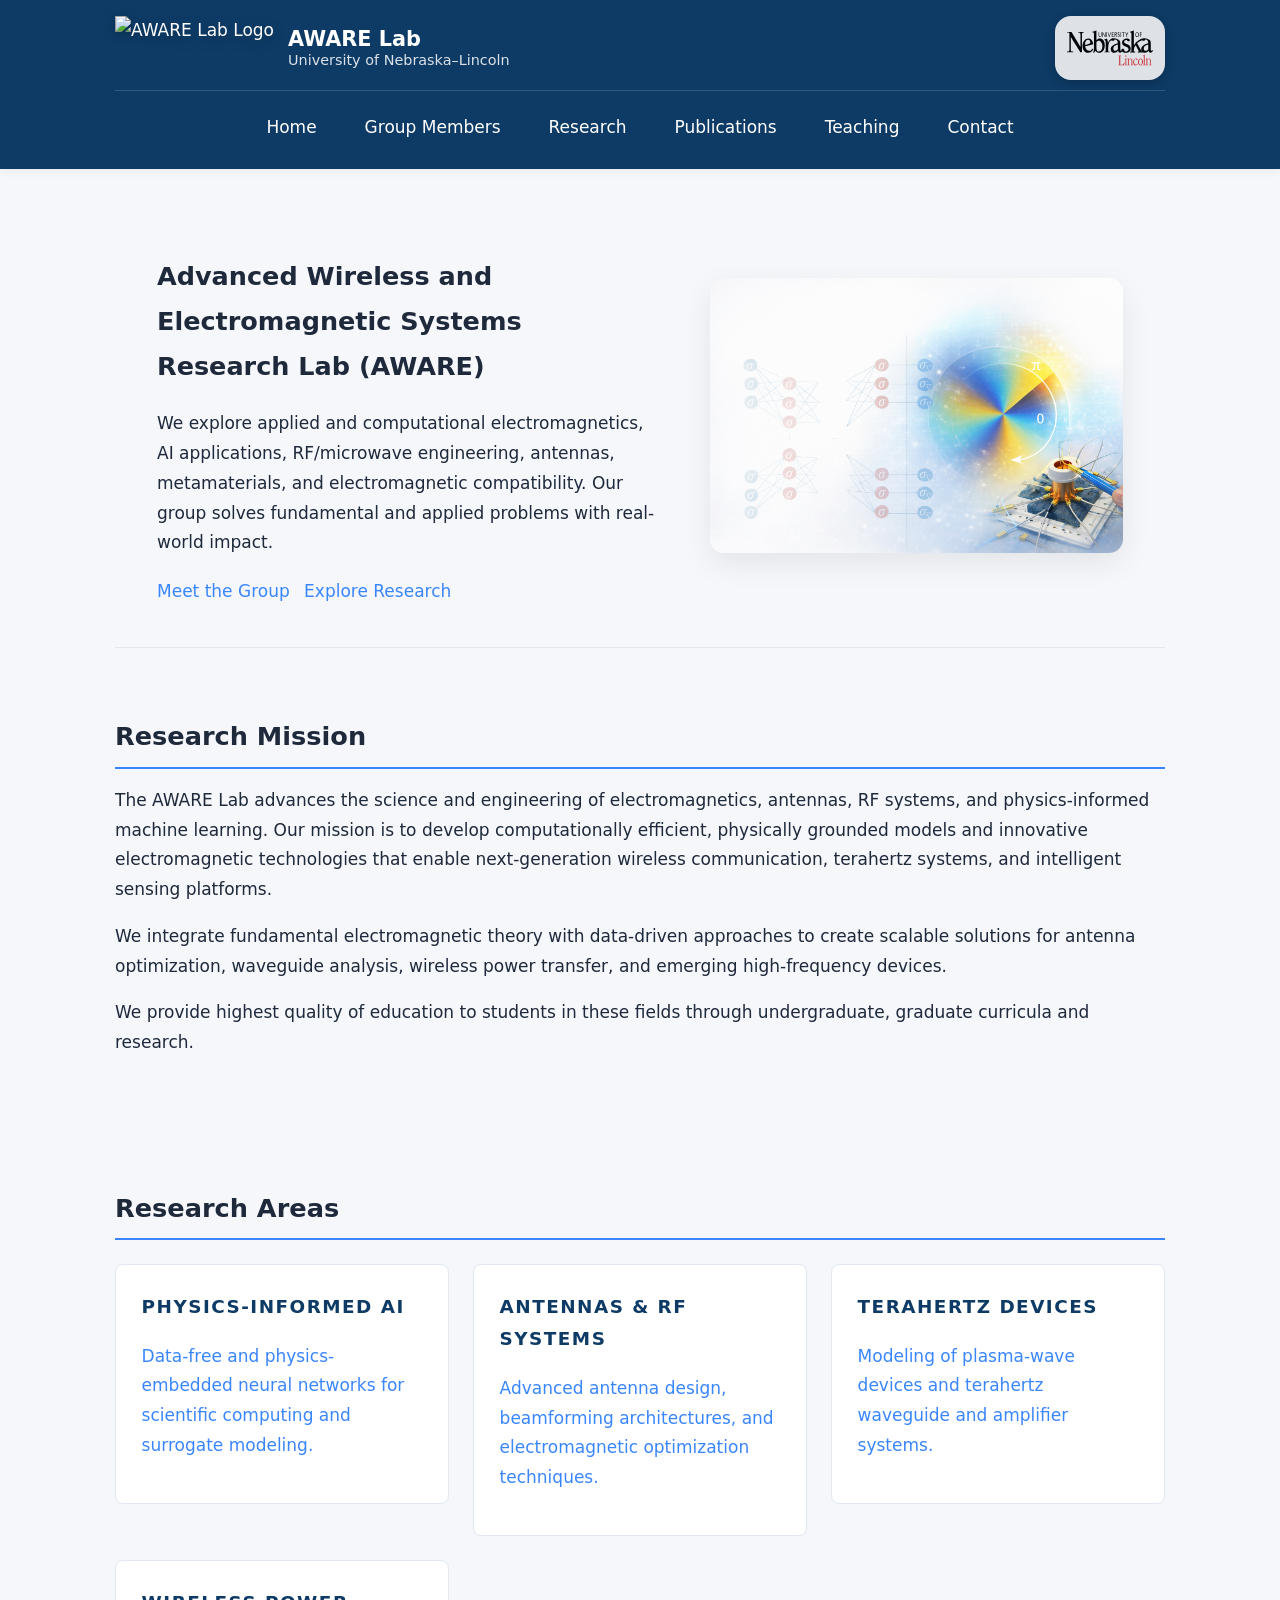
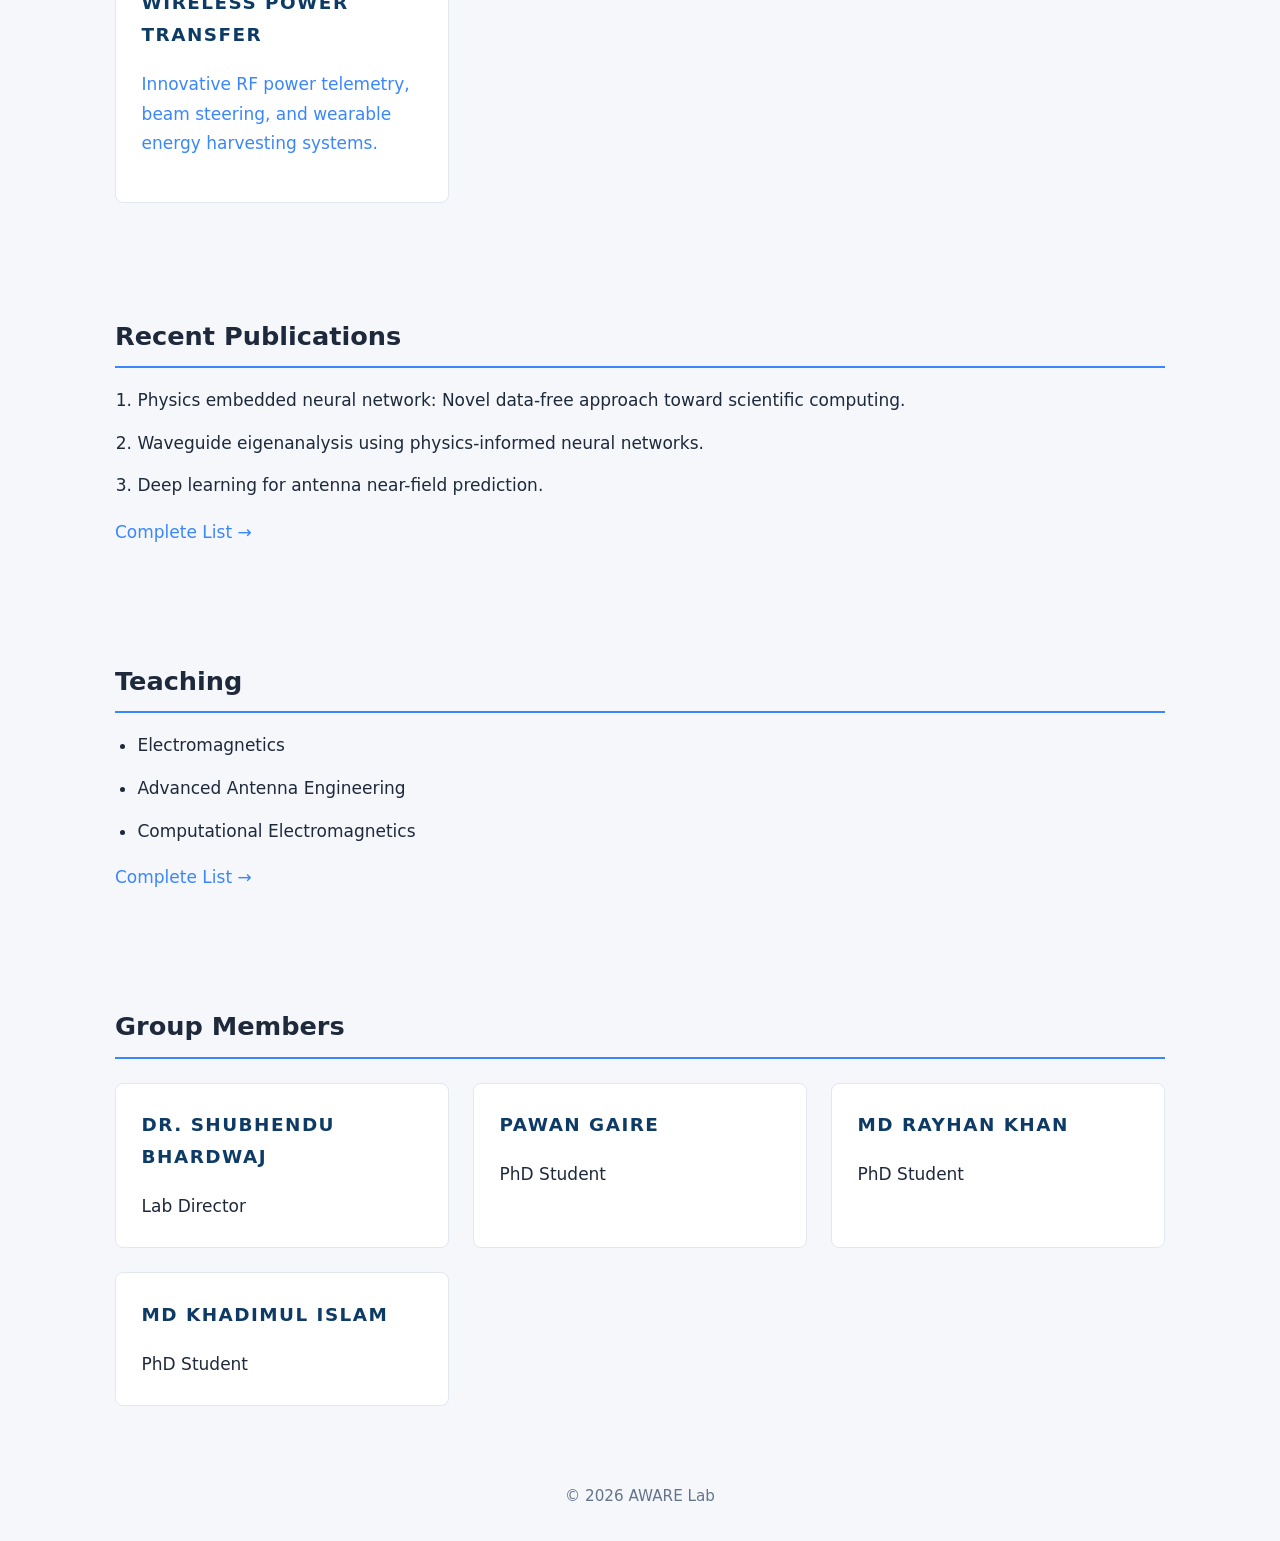
==== index.html @ 59da9ac1 "Update index.html" ====
<!DOCTYPE html>
<html lang="en">
<head>
<meta charset="utf-8" />
<meta name="viewport" content="width=device-width, initial-scale=1" />
<title>AWARE Lab</title>
<link rel="stylesheet" href="style.css" />
</head>

<body>
  
<header>

  <div class="container header-top">

    <!-- Brand -->
    <a href="/" class="brand-link">

      <img src="assets/aware-logo-new.pdf"
           alt="AWARE Lab Logo"
           class="lab-logo">

      <div class="brand-text">

        <div class="lab-name">
          AWARE Lab
        </div>

        <div class="university">
          University of Nebraska–Lincoln
        </div>

      </div>

    </a>

    <!-- UNL Logo -->

    <a href="https://www.unl.edu/" class="brand-link">
    <img src="assets/UNL-logo.svg"
         alt="University of Nebraska–Lincoln"
         class="unl-logo">
       </a>

    
  </div>


  <!-- Navigation -->

  <nav class="nav container" role="navigation" aria-label="Main">

    <ul>
      <li><a href="#home">Home</a></li>
      <li><a href="#members">Group Members</a></li>
      <li><a href="#research">Research</a></li>
      <li><a href="#publications">Publications</a></li>
      <li><a href="#teaching">Teaching</a></li>
      <li><a href="#contact">Contact</a></li>
    </ul>

  </nav>

</header>
 

<main class="container">
<section id="home" class="hero">
  <div class="container hero-layout">

    <!-- LEFT: TEXT -->
    <div class="hero-text">

      <h1>Advanced Wireless and Electromagnetic Systems Research Lab (AWARE)</h1>

      <p>
        We explore applied and computational electromagnetics, AI applications, RF/microwave engineering,
        antennas, metamaterials, and electromagnetic compatibility. Our group solves
        fundamental and applied problems with real-world impact.
      </p>

      <div class="cta">
        <a class="btn primary" href="#members">Meet the Group</a>
        <a class="btn" href="#research">Explore Research</a>
      </div>

    </div>

    <!-- RIGHT: IMAGE / GRAPHIC -->
    <div class="hero-image">

      <!-- placeholder -->
      <img src="assets/NN_vortex.png"
           alt="Electromagnetics visualization">

    </div>

  </div>
</section>
  
<!-- RESEARCH MISSION -->
<section id="mission">
  <h2>Research Mission</h2>
  <p>
    The  AWARE Lab advances the science and engineering of electromagnetics, antennas, RF systems, 
    and physics-informed machine learning. Our mission is to develop 
    computationally efficient, physically grounded models and innovative 
    electromagnetic technologies that enable next-generation wireless 
    communication, terahertz systems, and intelligent sensing platforms. 
  </p>

  <p>
    We integrate fundamental electromagnetic theory with data-driven 
    approaches to create scalable solutions for antenna optimization, 
    waveguide analysis, wireless power transfer, and emerging 
    high-frequency devices.
  </p>

    <p>
    We provide highest quality of education to students in these fields through undergraduate, graduate curricula and research.
  </p>
</section>

<!--  <section class="overview">
  <h2>What We Do</h2>
  <p>
    AWARE Lab conducts research at the intersection of computational electromagnetics,
    antenna engineering, RF systems, and physics-informed machine learning. Our work
    spans theoretical modeling, numerical simulation, experimental validation,
    and real-world wireless system deployment.
  </p>
</section> -->

<!-- RESEARCH -->
<section id="research">
  <h2>Research Areas</h2>

  <div class="card-grid">

    <a href="research-ai.html" class="card-link">
      <div class="card">
        <div class="card-accent"></div>
        <h3>Physics-Informed AI</h3>
        <p>Data-free and physics-embedded neural networks for scientific computing and surrogate modeling.</p>
      </div>
    </a>

    <a href="research-antennas.html" class="card-link">
      <div class="card">
        <div class="card-accent"></div>
        <h3>Antennas & RF Systems</h3>
        <p>Advanced antenna design, beamforming architectures, and electromagnetic optimization techniques.</p>
      </div>
    </a>

    <a href="research-terahertz.html" class="card-link">
      <div class="card">
        <div class="card-accent"></div>
        <h3>Terahertz Devices</h3>
        <p>Modeling of plasma-wave devices and terahertz waveguide and amplifier systems.</p>
      </div>
    </a>

    <a href="research-wpt.html" class="card-link">
      <div class="card">
        <div class="card-accent"></div>
        <h3>Wireless Power Transfer</h3>
        <p>Innovative RF power telemetry, beam steering, and wearable energy harvesting systems.</p>
      </div>
    </a>

  </div>
</section>

<!-- PUBLICATIONS -->
<section id="publications">
  <h2>Recent Publications</h2>
  <ol>
    <li>Physics embedded neural network: Novel data-free approach toward scientific computing.</li>
    <li>Waveguide eigenanalysis using physics-informed neural networks.</li>
    <li>Deep learning for antenna near-field prediction.</li>
  </ol>

  <a href="publications.html" class="btn">
    Complete List →
  </a>
</section>

<!-- TEACHING -->
<section id="teaching">
  <h2>Teaching</h2>
  <ul>
    <li>Electromagnetics</li>
    <li>Advanced Antenna Engineering</li>
    <li>Computational Electromagnetics</li>
  </ul>

  <a href="teaching.html" class="btn btn-accent">
    Complete List →
  </a>
</section>

<!-- GROUP -->
<section id="group">
  <h2>Group Members</h2>

  <div class="card-grid">

    <div class="card member-card">
      <h3>Dr. Shubhendu Bhardwaj</h3>
      <div class="member-role">Lab Director</div>
    </div>

    <div class="card member-card">
      <h3>Pawan Gaire</h3>
      <div class="member-role">PhD Student</div>
    </div>

    <div class="card member-card">
      <h3>Md Rayhan Khan</h3>
      <div class="member-role">PhD Student</div>
    </div>

    <div class="card member-card">
      <h3>Md Khadimul Islam</h3>
      <div class="member-role">PhD Student</div>
    </div>

  </div>
</section>

</main>

<footer>
© <span id="year"></span> AWARE Lab
</footer>

<script>
document.getElementById('year').textContent = new Date().getFullYear();
</script>

</body>
</html>
---- style.css ----
:root {
  --primary:#0d3b66;
  --accent:#3a86ff;
  --bg:#f5f7fb;
  --card:#ffffff;
  --text:#1e293b;
  --muted:#64748b;
  --border:#e2e8f0;
}

/* ---------- Base ---------- */

body {
  margin:0;
  font-family: system-ui,-apple-system,Segoe UI,Roboto,Ubuntu,sans-serif;
  background:var(--bg);
  color:var(--text);
  line-height:1.75;
  font-size:17px;
}

.container {
  width:min(1050px,92%);
  margin:auto;
}

/* ---------- Header ---------- */

header{
  background:var(--primary);
  position:sticky;
  top:0;
  z-index:100;
  box-shadow:0 2px 10px rgba(0,0,0,0.06);
}

.header-top{
  display:flex;
  align-items:center;
  justify-content:space-between;
  padding:1rem 0 .6rem 0;
}

.brand-link{
  display:flex;
  align-items:center;
  gap:14px;
  text-decoration:none;
  color:white;
}

.brand-link:hover{
  opacity:.9;
}

.lab-logo{
  height:64px;
  width:auto;
}

.brand-text{
  display:flex;
  flex-direction:column;
  line-height:1.15;
}

.lab-name{
  font-size:1.3rem;
  font-weight:700;
  color:white;
}

.university{
  font-size:.9rem;
  color:rgba(255,255,255,.85);
}

.unl-logo{
  height:64px;
  width:auto;
  opacity:.9;
  transition:opacity .2s ease, transform .2s ease;
}

.unl-logo:hover{
  opacity:1;
  transform:translateY(-2px);
}

.lab-logo,
.unl-logo{
  filter: drop-shadow(0 3px 6px rgba(0,0,0,0.25));
}

/* ---------- Navigation ---------- */

.nav{
  border-top:1px solid rgba(255,255,255,.15);
  padding:.6rem 0 .9rem 0;
  display:flex;
  justify-content:center;
}

.nav ul{
  display:flex;
  gap:1.4rem;
  list-style:none;
  margin:0;
  padding:0;
}

.nav a{
  color:white;
  text-decoration:none;
  font-weight:500;
  padding:.45rem .8rem;
  border-radius:6px;
  transition:background .2s ease, transform .2s ease;
}

.nav a:hover{
  background:rgba(255,255,255,.20);
  transform:translateY(-1px);
}

/* ---------- Responsive ---------- */

@media (max-width:900px){

  .header-top{
    flex-direction:column;
    gap:.8rem;
    text-align:center;
  }

  .nav ul{
    flex-wrap:wrap;
    justify-content:center;
  }

  .lab-logo{
    height:48px;
  }

  .unl-logo{
    height:36px;
  }

}

/* ---------- HERO SECTION ---------- */

.hero{
  padding:4rem 0 2.5rem;
  border-bottom:1px solid var(--border);
}

/* modern two-column hero */

.hero-layout{
  display:grid;
  grid-template-columns:1.1fr .9fr;
  gap:3rem;
  align-items:center;
}

.hero-text{
  max-width:620px;
}

.hero p{
  max-width:60ch;
}

.cta{
  display:flex;
  gap:.9rem;
  margin-top:1.2rem;
  flex-wrap:wrap;
}

/* hero image */

.hero-image img{
  width:100%;
  border-radius:14px;
  box-shadow:0 10px 30px rgba(0,0,0,0.08);
}

/* responsive hero */

@media (max-width:900px){

  .hero-layout{
    grid-template-columns:1fr;
  }

  .hero-image{
    order:-1;
  }

}

/* ---------- Sections ---------- */

section{
  padding:2.8rem 0;
}

/* ---------- Card System ---------- */

.card-grid {
  display:grid;
  grid-template-columns:repeat(auto-fit,minmax(260px,1fr));
  gap:1.5rem;
  margin-top:1.5rem;
}

.card {
  background:var(--card);
  border:1px solid var(--border);
  border-radius:8px;
  padding:1.6rem;
  transition:transform .2s ease;
}

.card:hover{
  transform:translateY(-5px);
  box-shadow:0 10px 24px rgba(0,0,0,0.08);
}

.card h3{
  margin-top:0;
  color:var(--primary);
  font-size:1.15rem;
}

/* ---------- Publications ---------- */

.year{
  background:var(--card);
  margin:2.2rem 0;
  padding:1.8rem;
  border:1px solid var(--border);
  border-radius:8px;
}

/* ---------- Headings ---------- */

h2{
  font-size:1.6rem;
  font-weight:600;
  padding-bottom:.5rem;
  border-bottom:2px solid var(--accent);
  margin-bottom:1rem;
}

h3{
  margin-top:1.4rem;
  font-size:.95rem;
  letter-spacing:.08em;
  text-transform:uppercase;
  color:var(--primary);
}

/* ---------- Lists ---------- */

ol, ul{
  padding-left:1.4rem;
}

li{
  margin:.75rem 0;
  line-height:1.8;
}

/* ---------- Links ---------- */

a{
  color:var(--accent);
  text-decoration:none;
}

a:hover{
  text-decoration:underline;
}

/* ---------- Footer ---------- */

footer{
  text-align:center;
  padding:2rem 0;
  color:var(--muted);
  font-size:.95rem;
}

/* Course grid */

.course-grid{
display:grid;
grid-template-columns:repeat(auto-fit,minmax(280px,1fr));
gap:28px;
margin-top:30px;
}


/* Course card */

.course-card{
background:white;
border:1px solid #e5e5e5;
border-radius:10px;
padding:24px;
transition:all .2s ease;
box-shadow:0 2px 6px rgba(0,0,0,0.05);
}


.course-card:hover{
transform:translateY(-4px);
box-shadow:0 8px 18px rgba(0,0,0,0.08);
}


.course-card h3{
margin:0;
font-size:20px;
color:#c8102e;
}


.course-title{
font-weight:600;
margin:6px 0 10px 0;
}


.course-meta{
margin-top:14px;
font-size:14px;
color:#666;
}
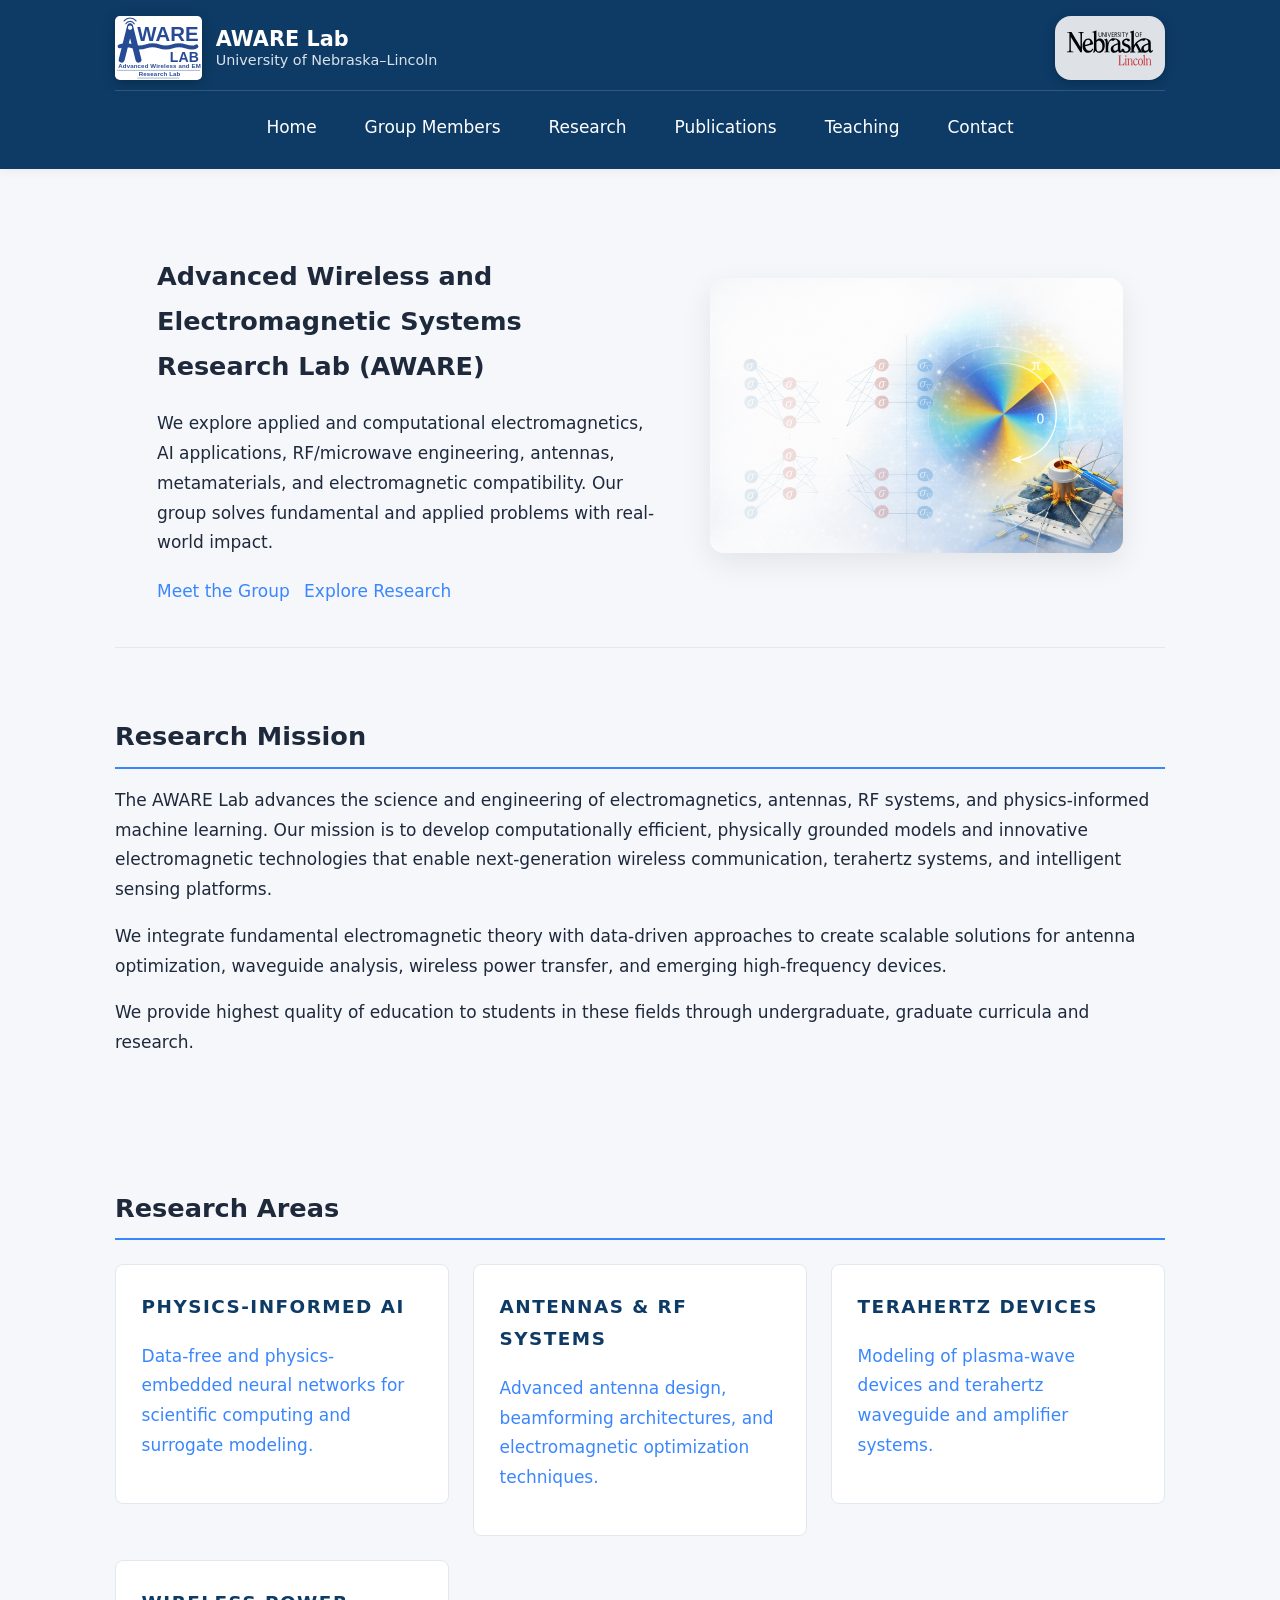
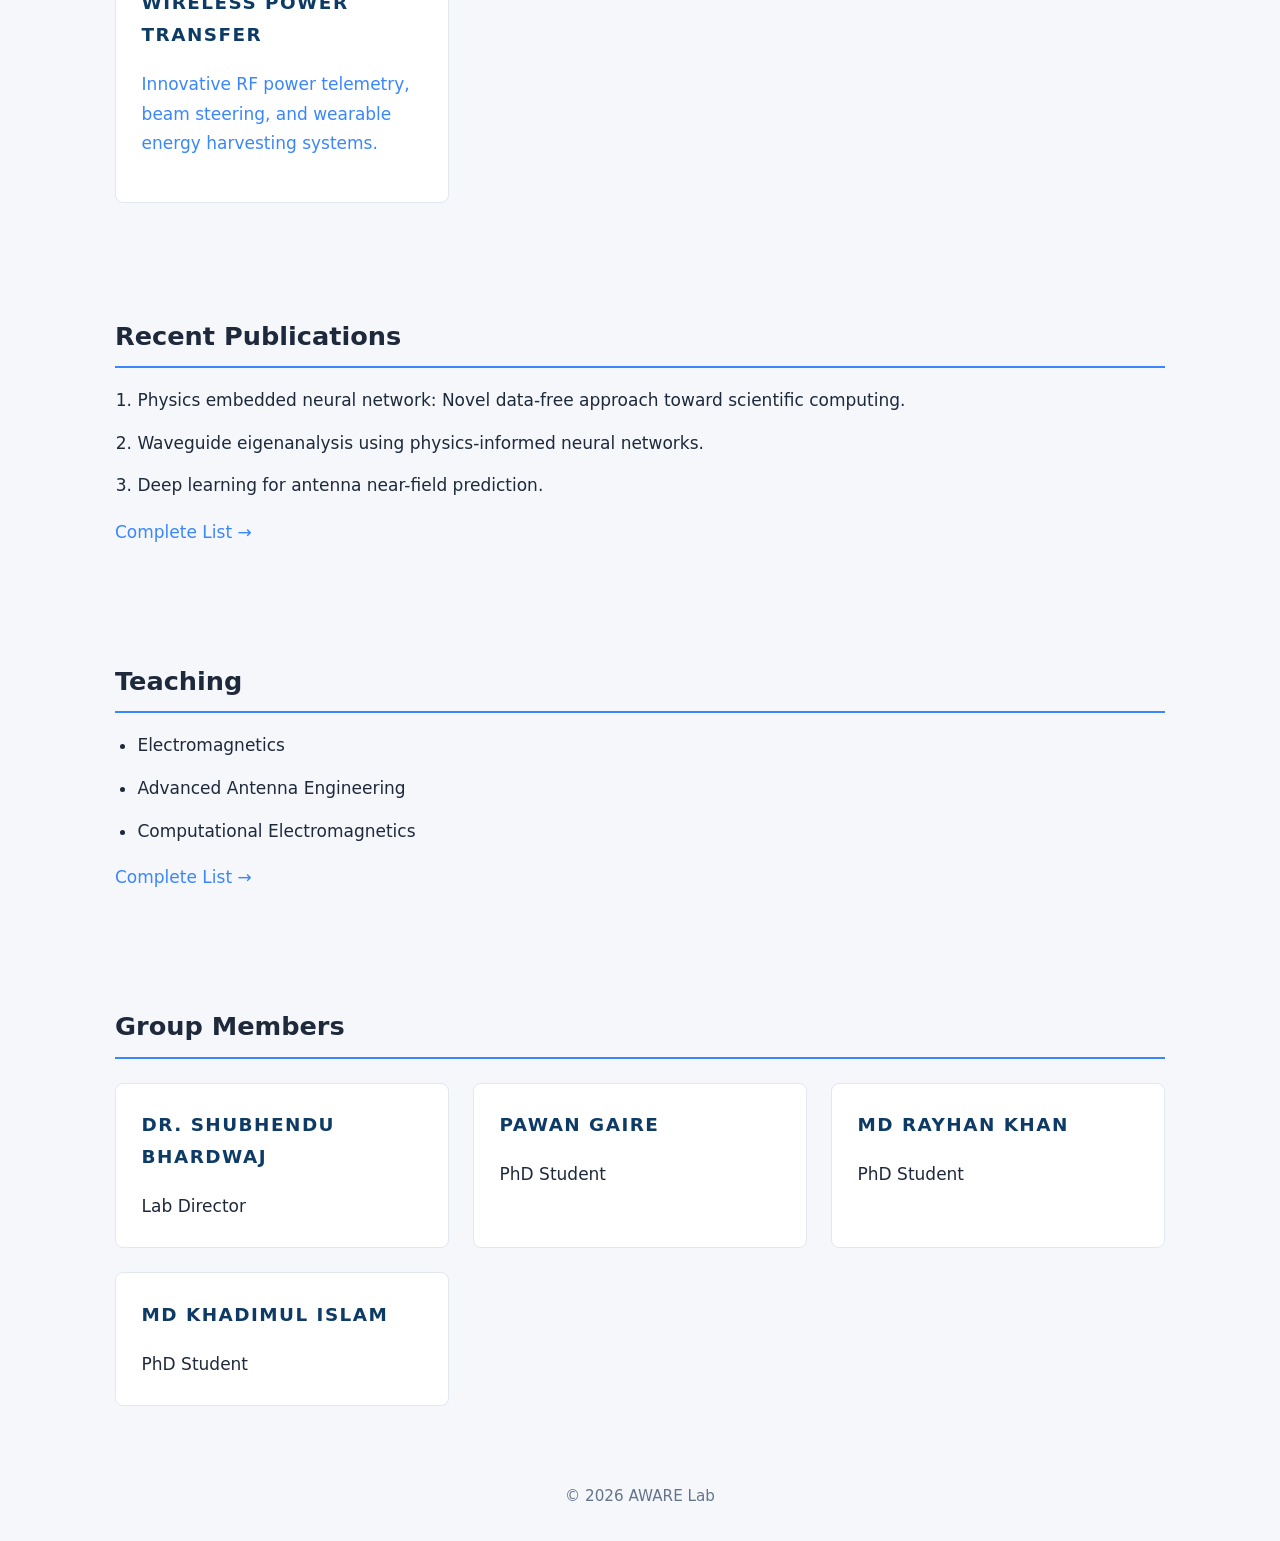
==== commit 23588dec: "Update index.html" ====
--- a/index.html
+++ b/index.html
@@ -16,7 +16,7 @@
     <!-- Brand -->
     <a href="/" class="brand-link">
 
-      <img src="assets/aware-logo-new.pdf"
+      <img src="assets/aware-blue-new.svg"
            alt="AWARE Lab Logo"
            class="lab-logo">
 
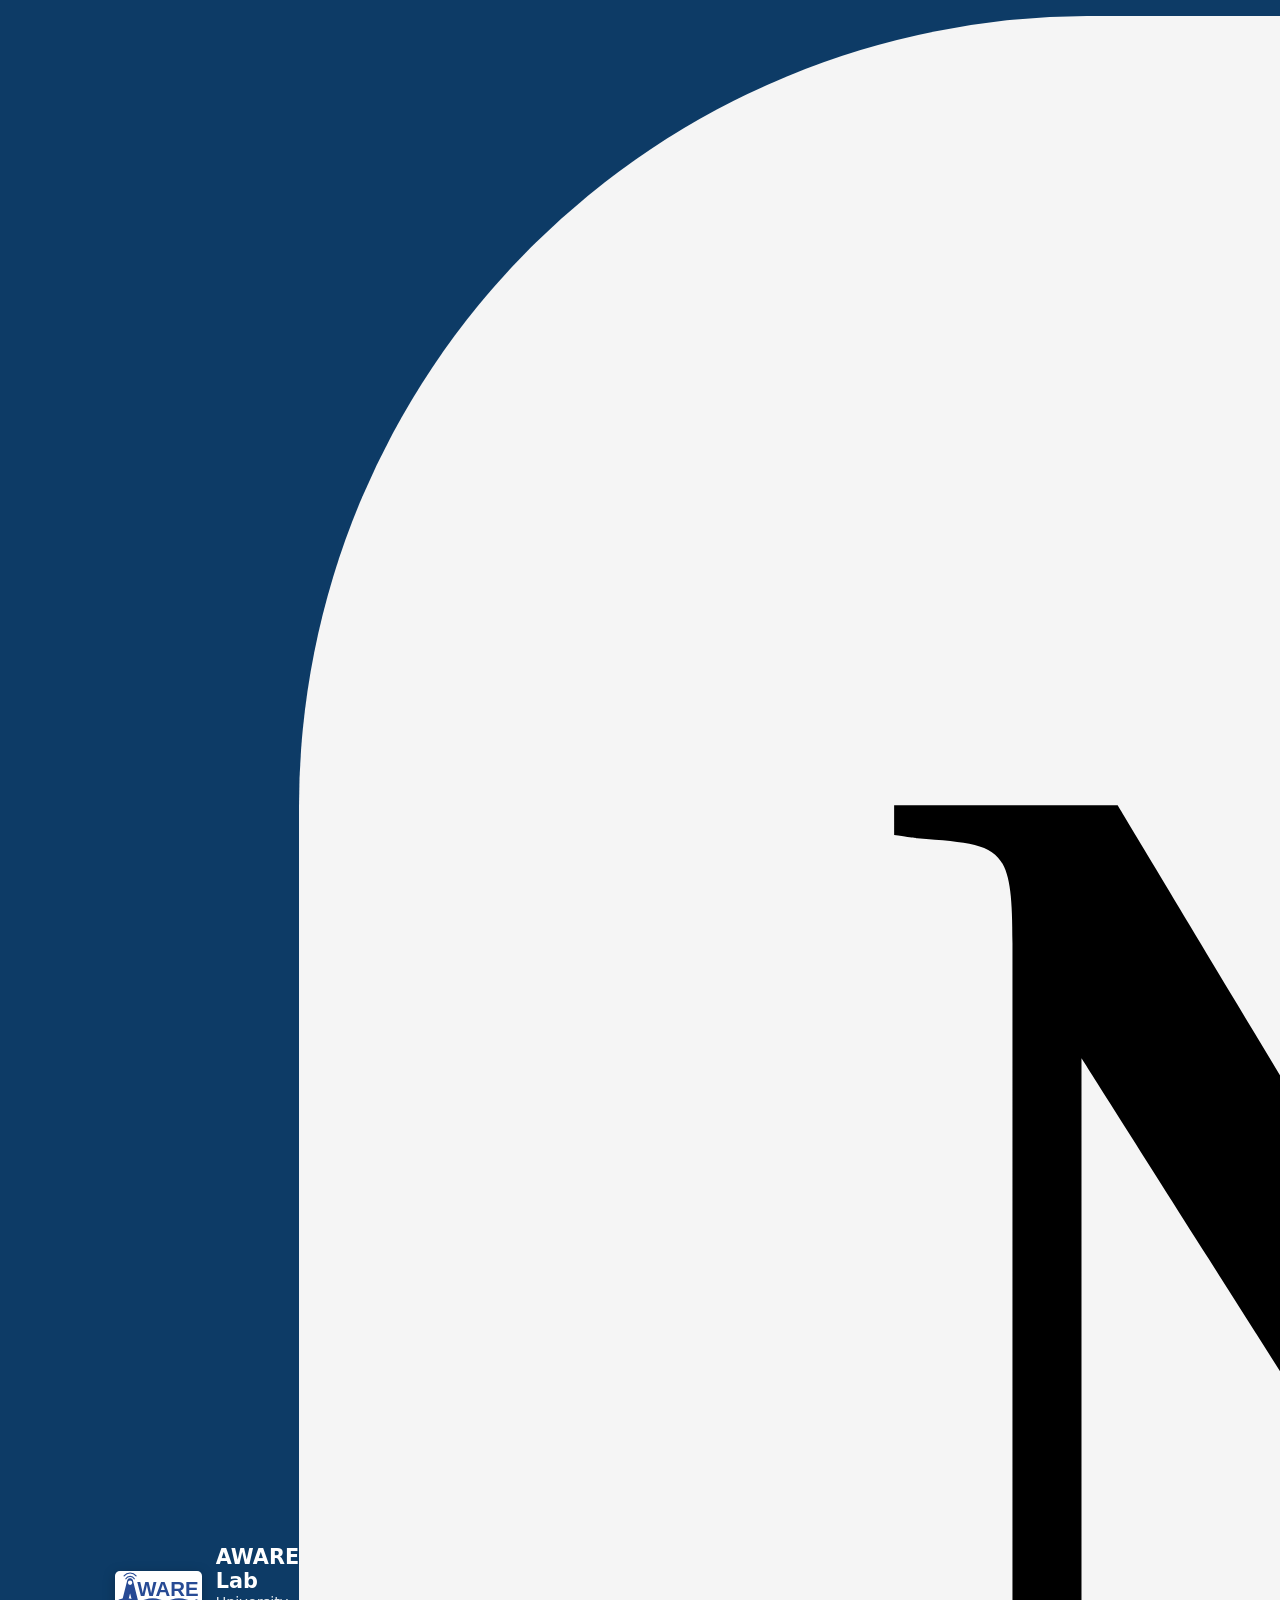
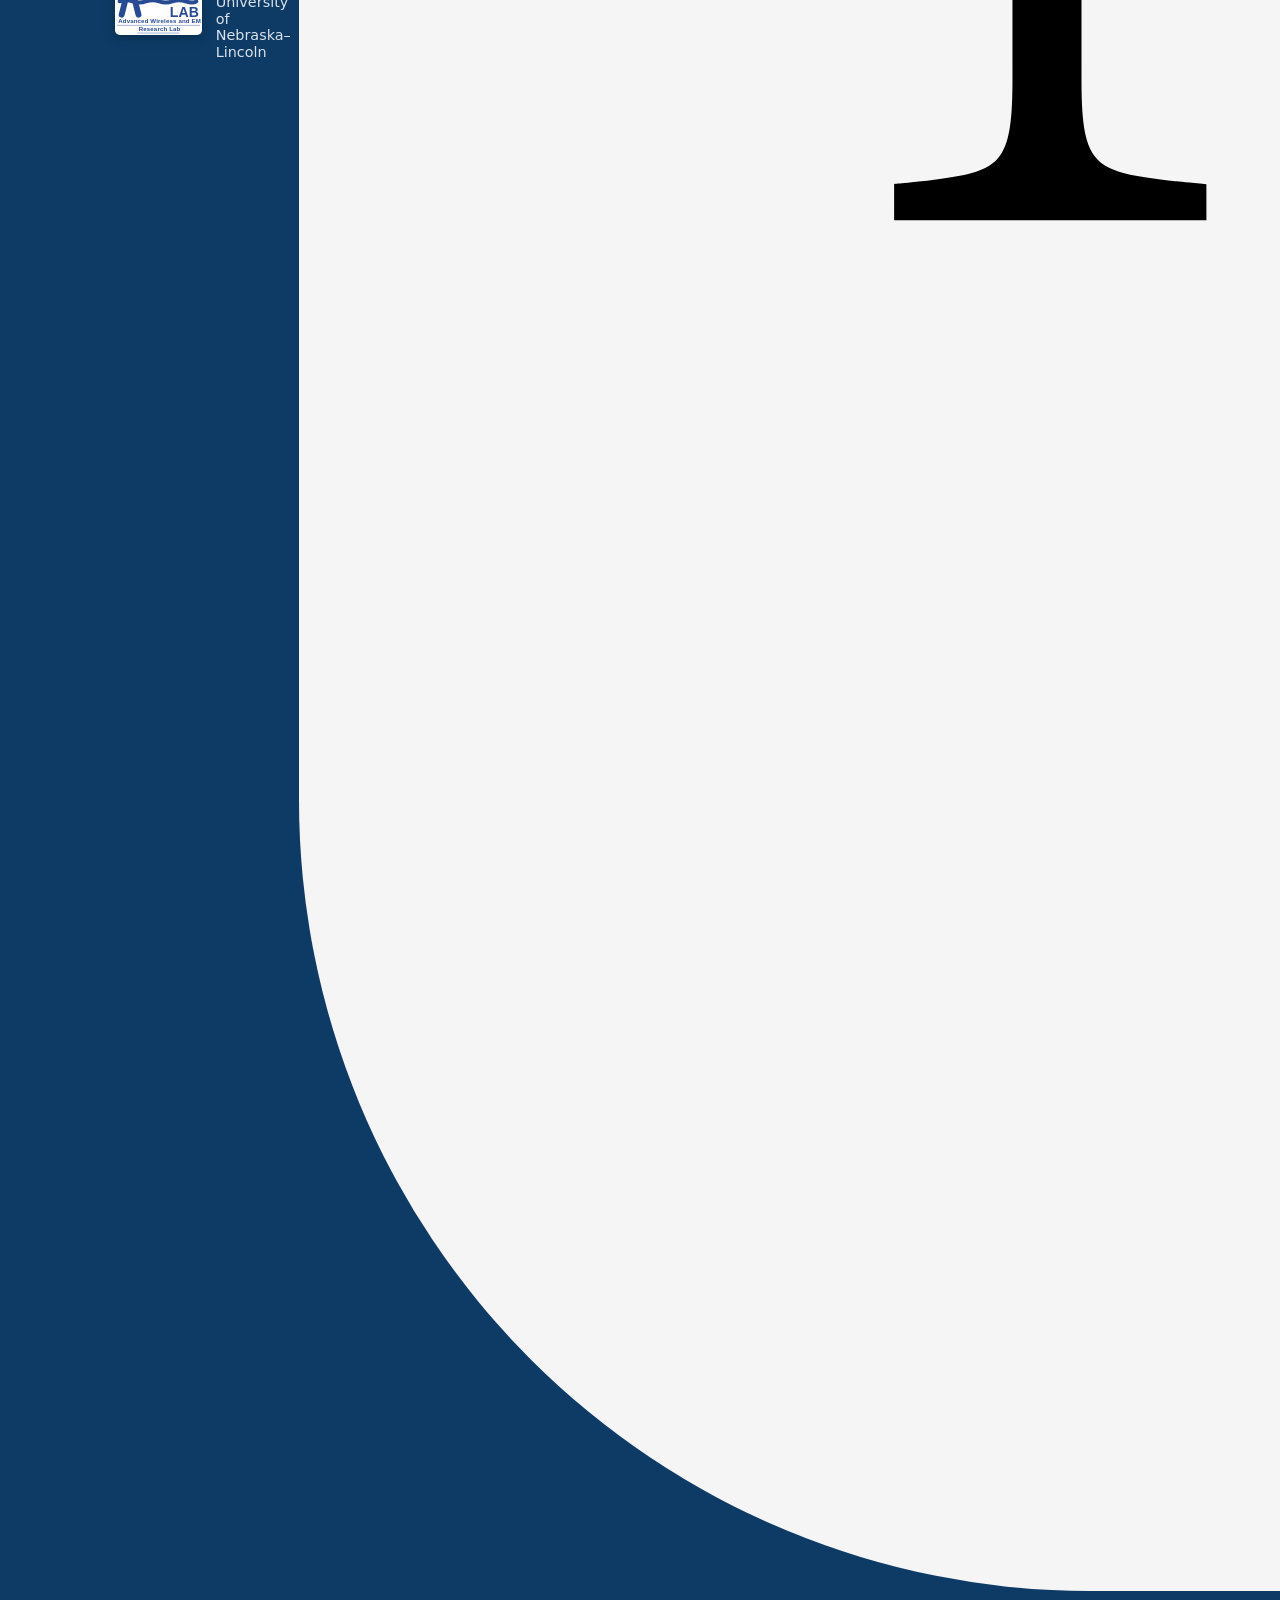
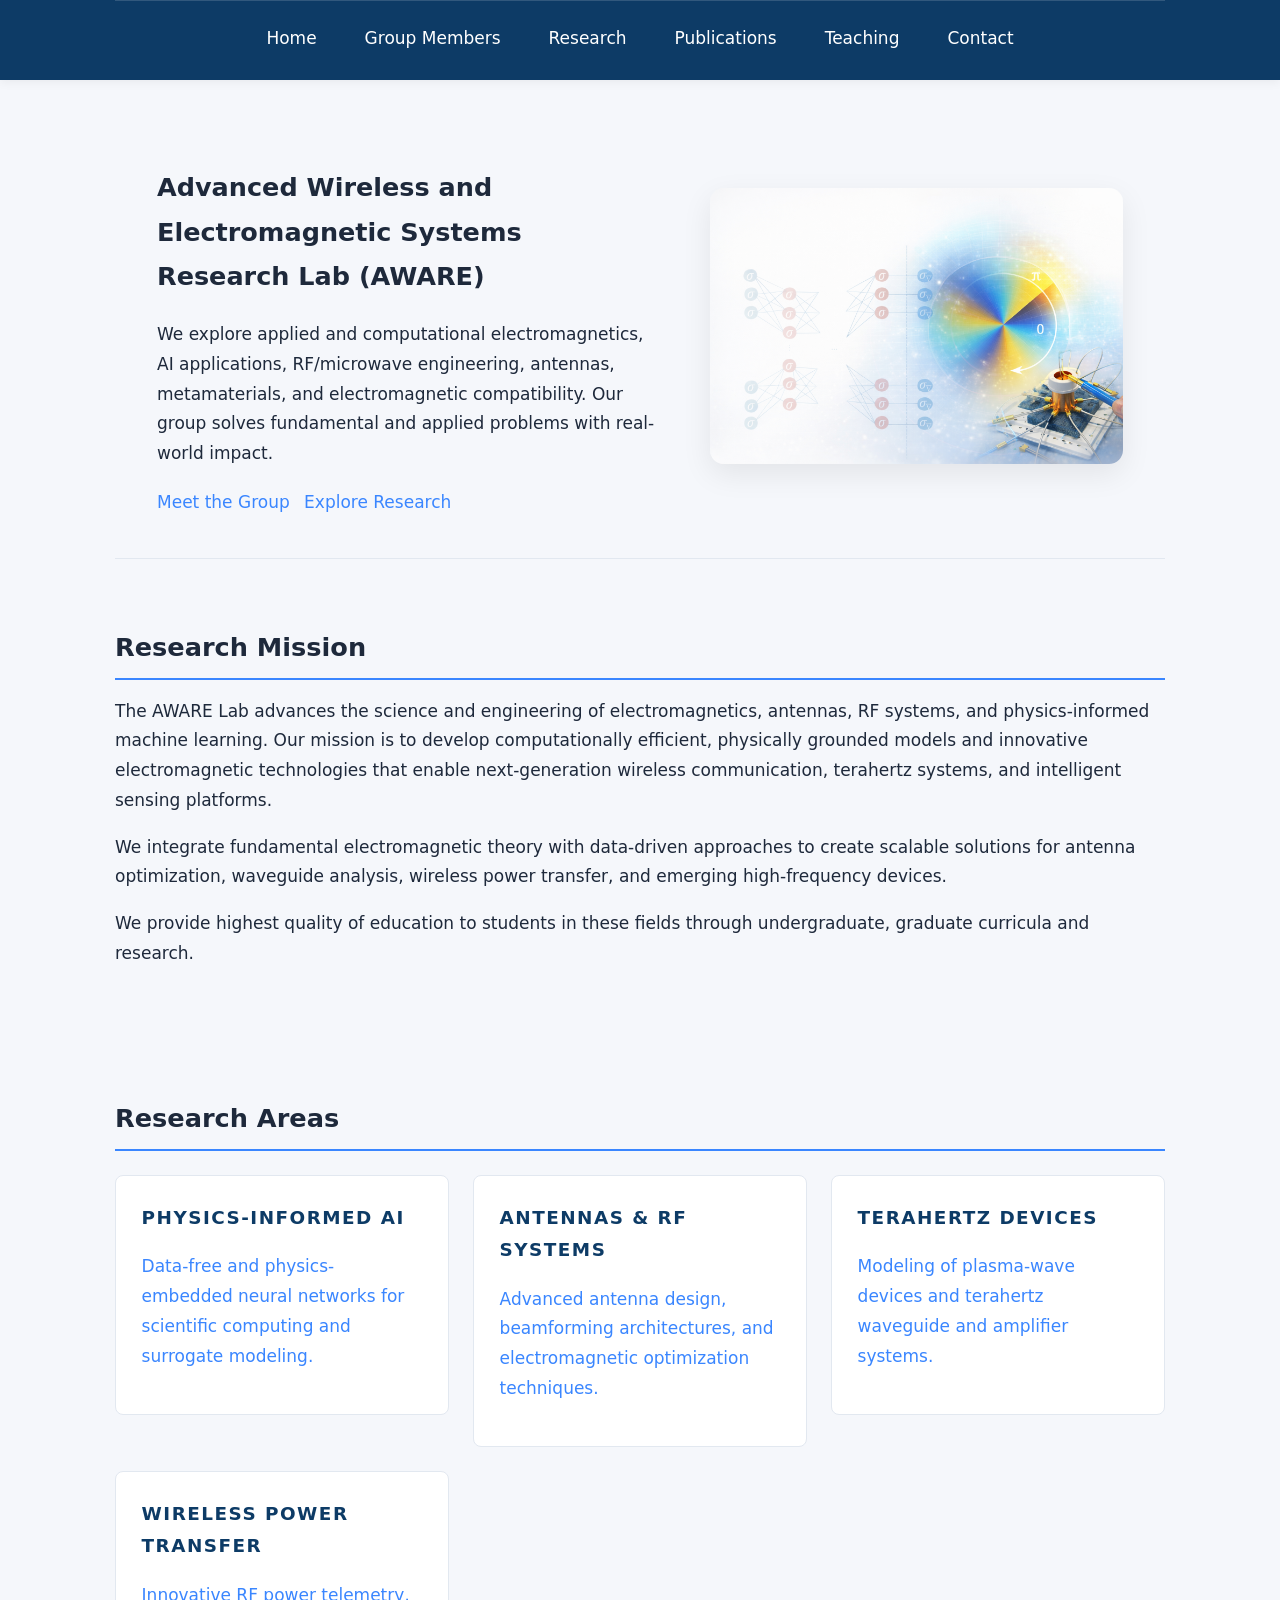
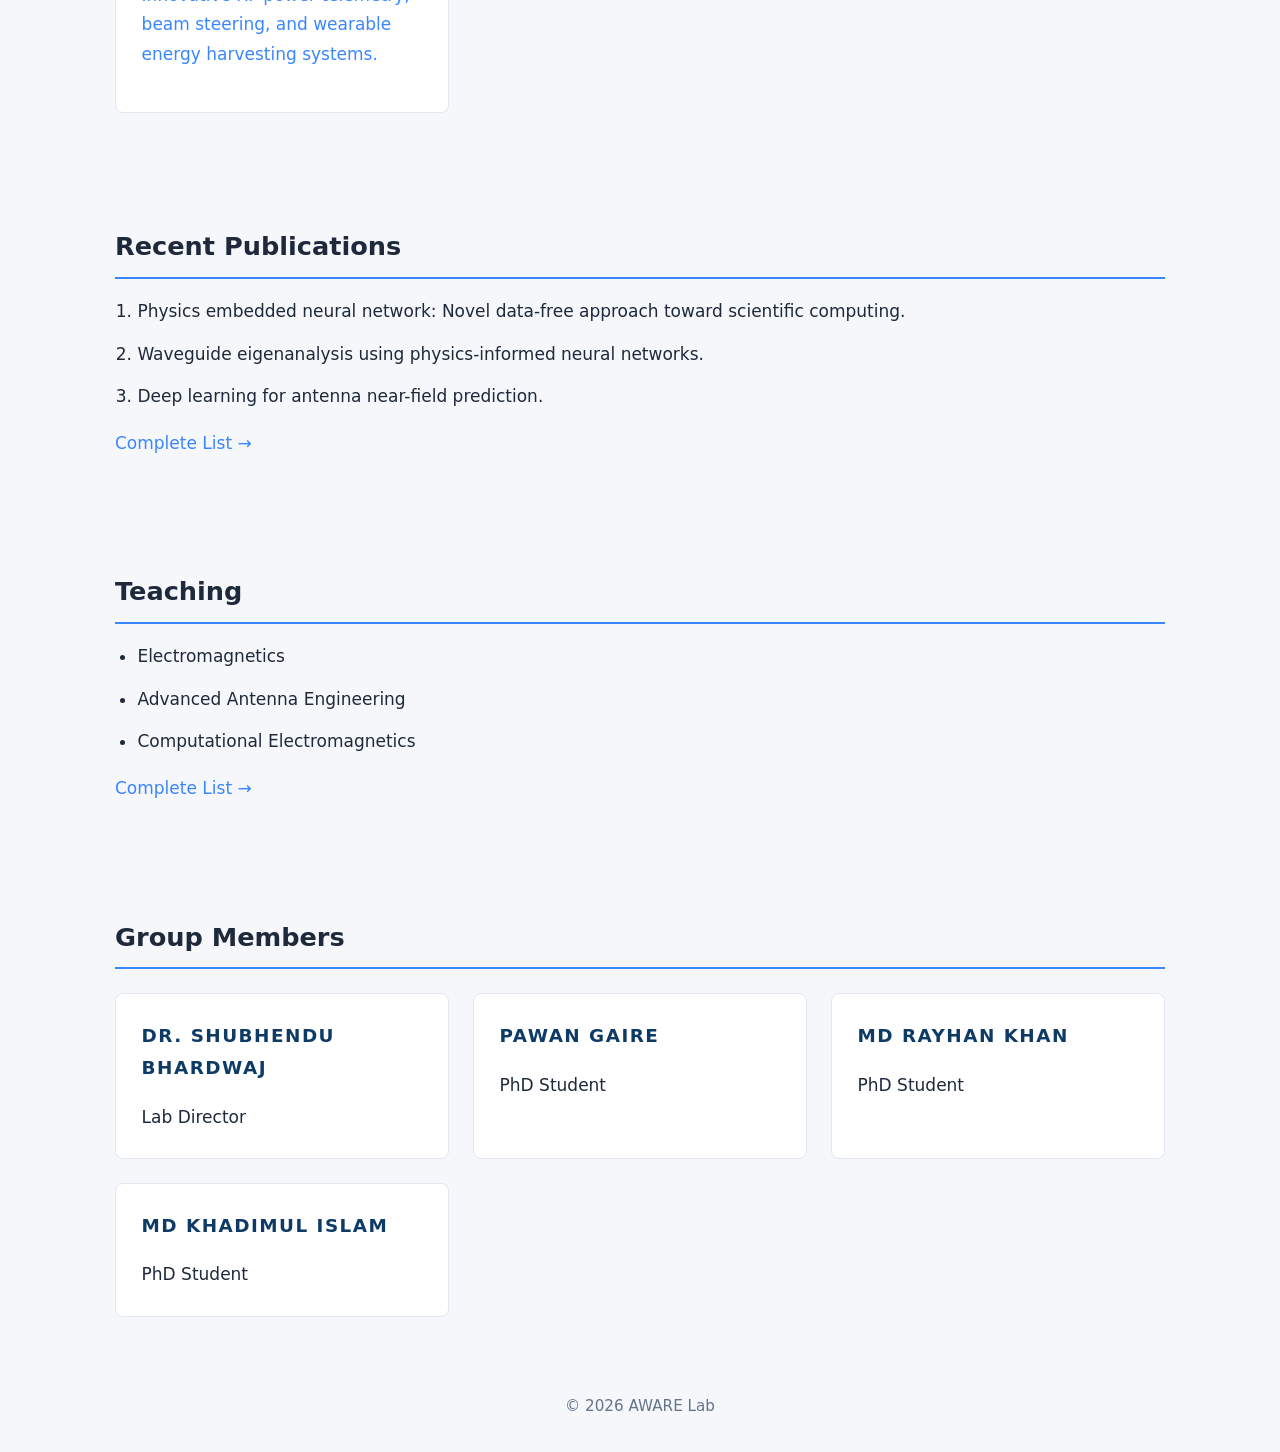
==== commit 6ffc5836: "Update class name for UNL logo in index.html" ====
--- a/index.html
+++ b/index.html
@@ -39,7 +39,7 @@
     <a href="https://www.unl.edu/" class="brand-link">
     <img src="assets/UNL-logo.svg"
          alt="University of Nebraska–Lincoln"
-         class="unl-logo">
+         class="unl.svg">
        </a>
 
     
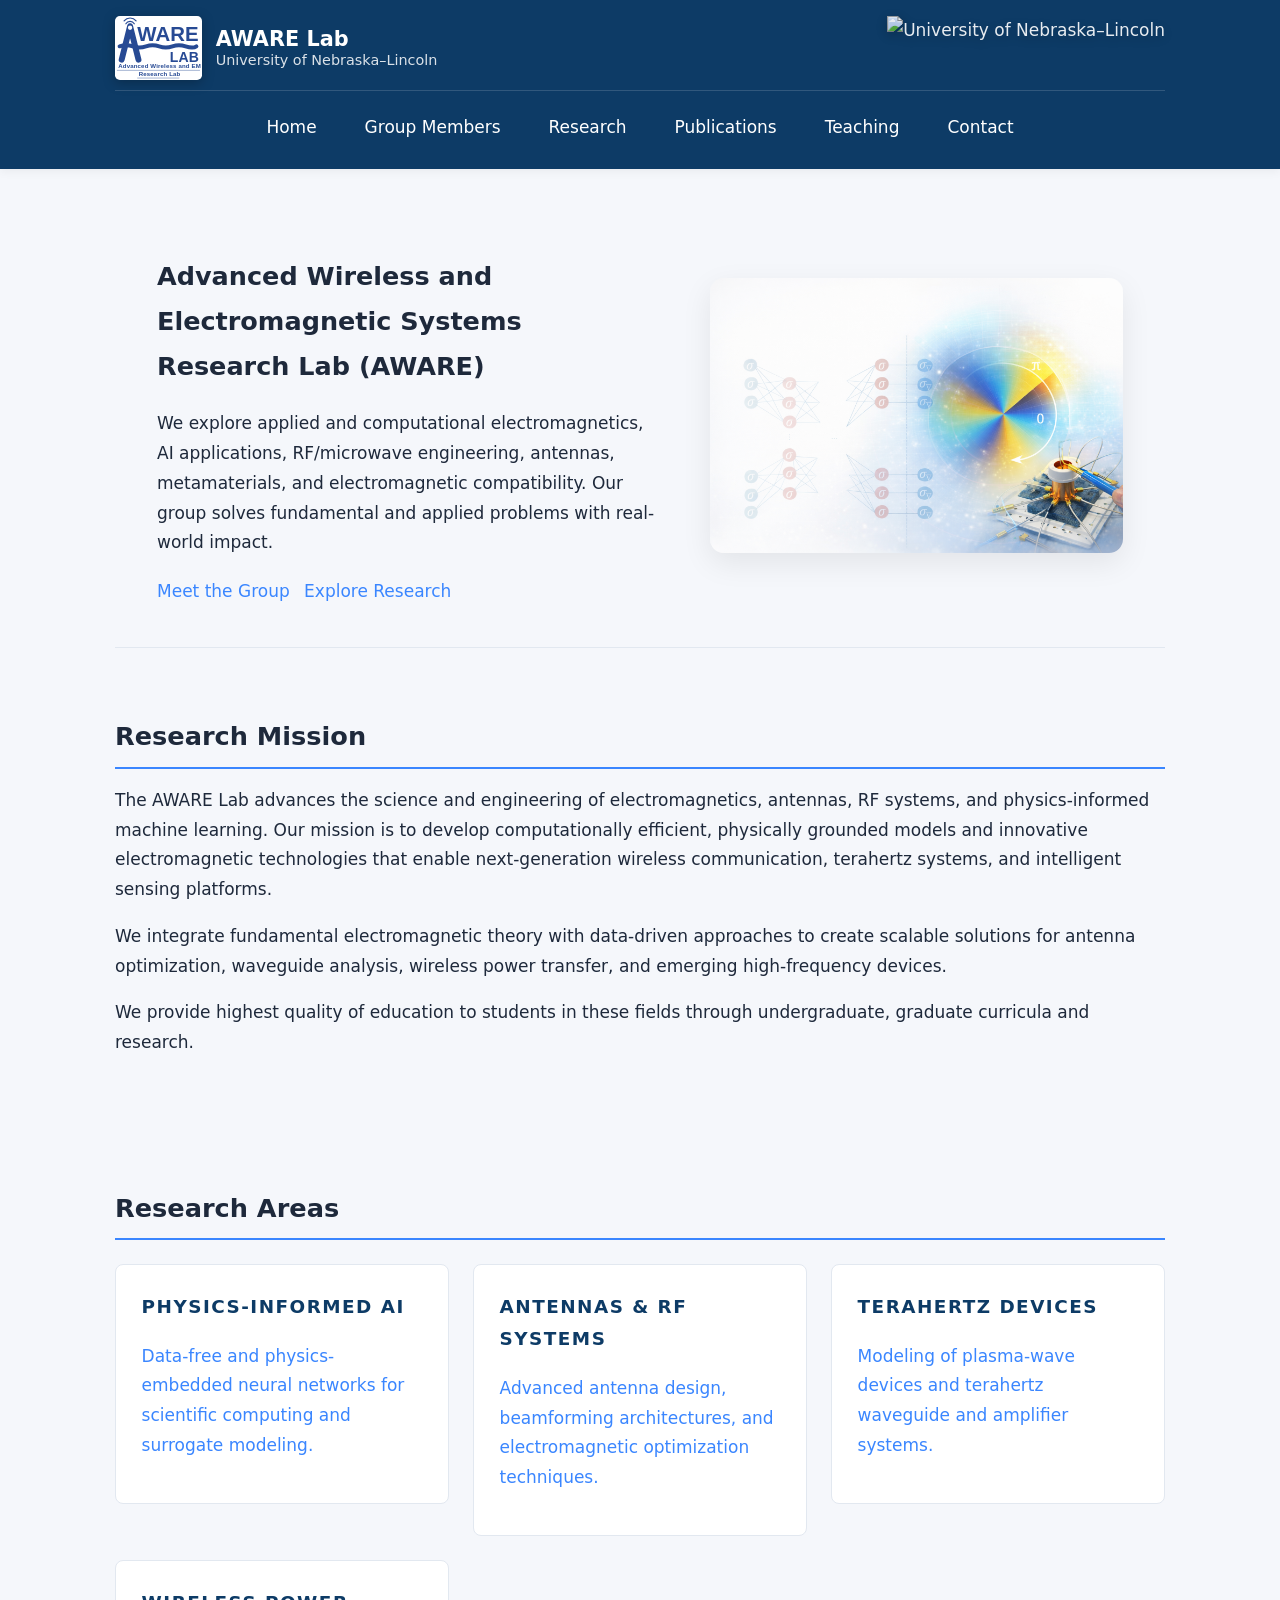
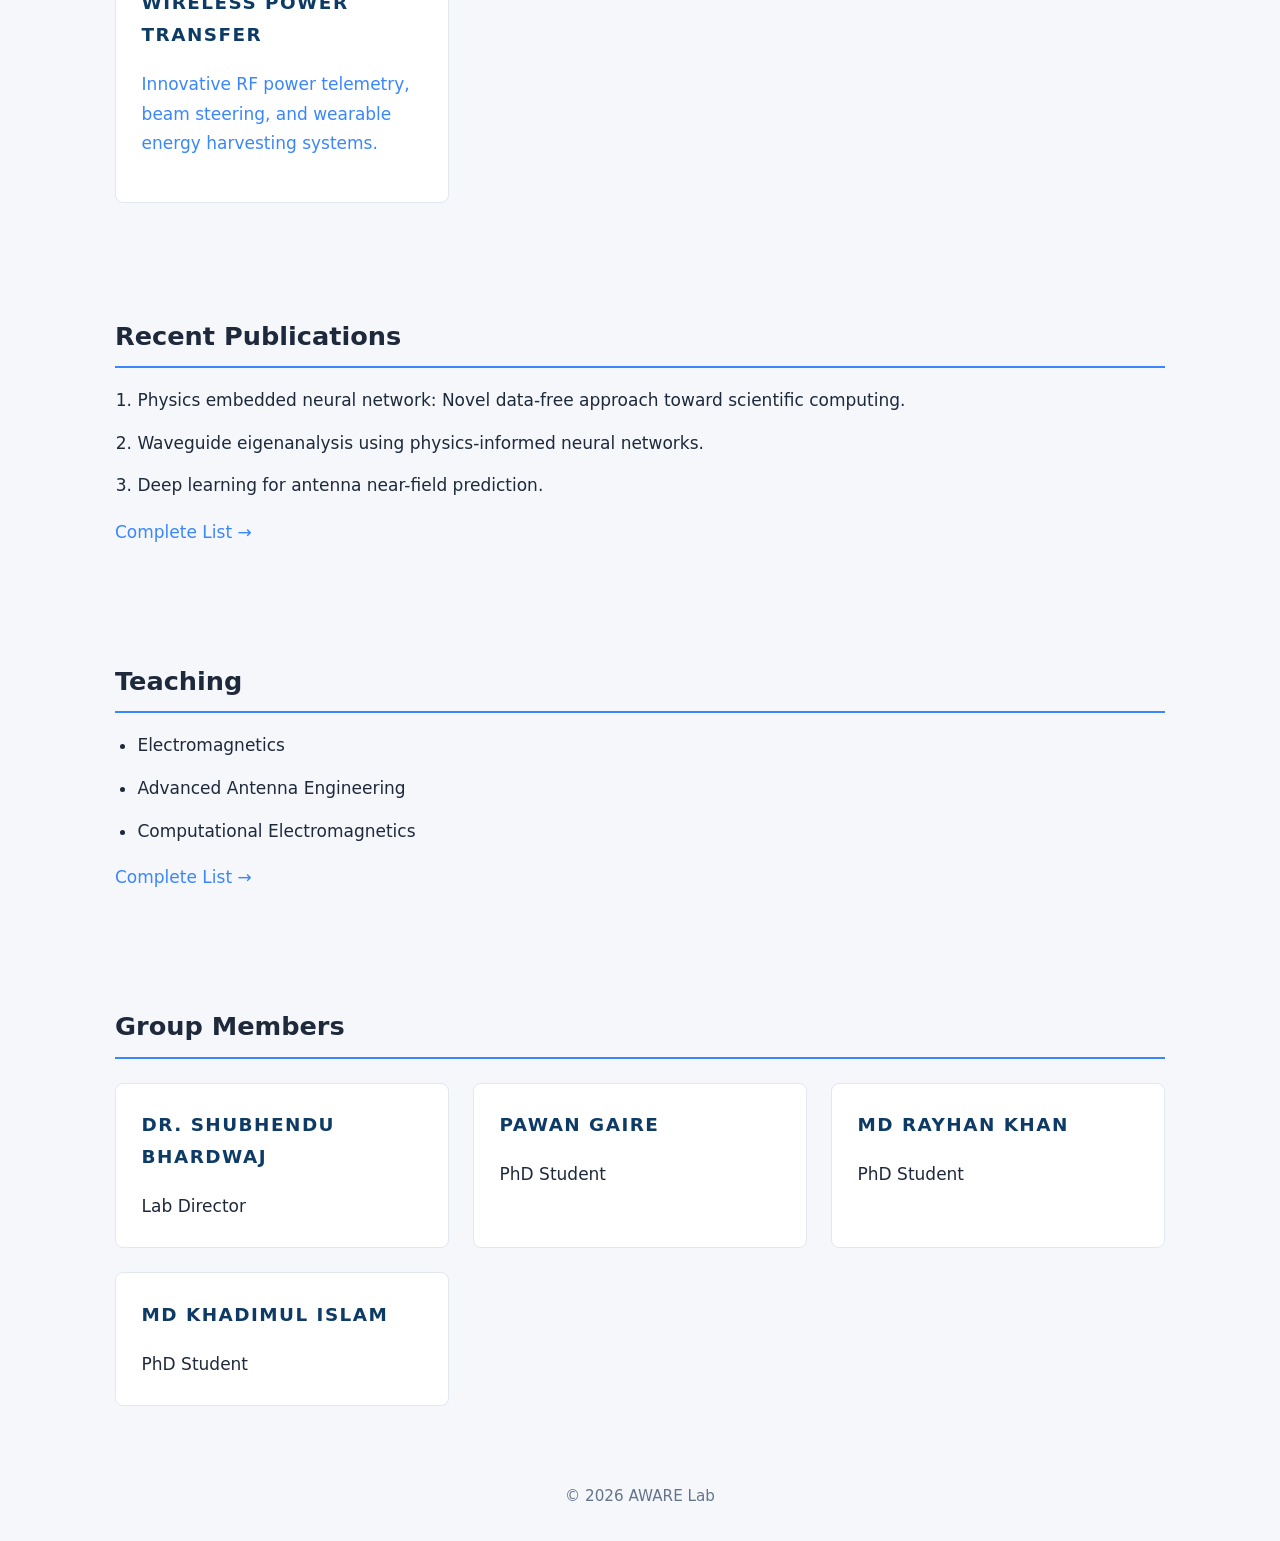
==== commit 562c5902: "Update index.html" ====
--- a/index.html
+++ b/index.html
@@ -37,9 +37,9 @@
     <!-- UNL Logo -->
 
     <a href="https://www.unl.edu/" class="brand-link">
-    <img src="assets/UNL-logo.svg"
+    <img src="assets/UNL.svg"
          alt="University of Nebraska–Lincoln"
-         class="unl.svg">
+         class="unl-logo">
        </a>
 
     
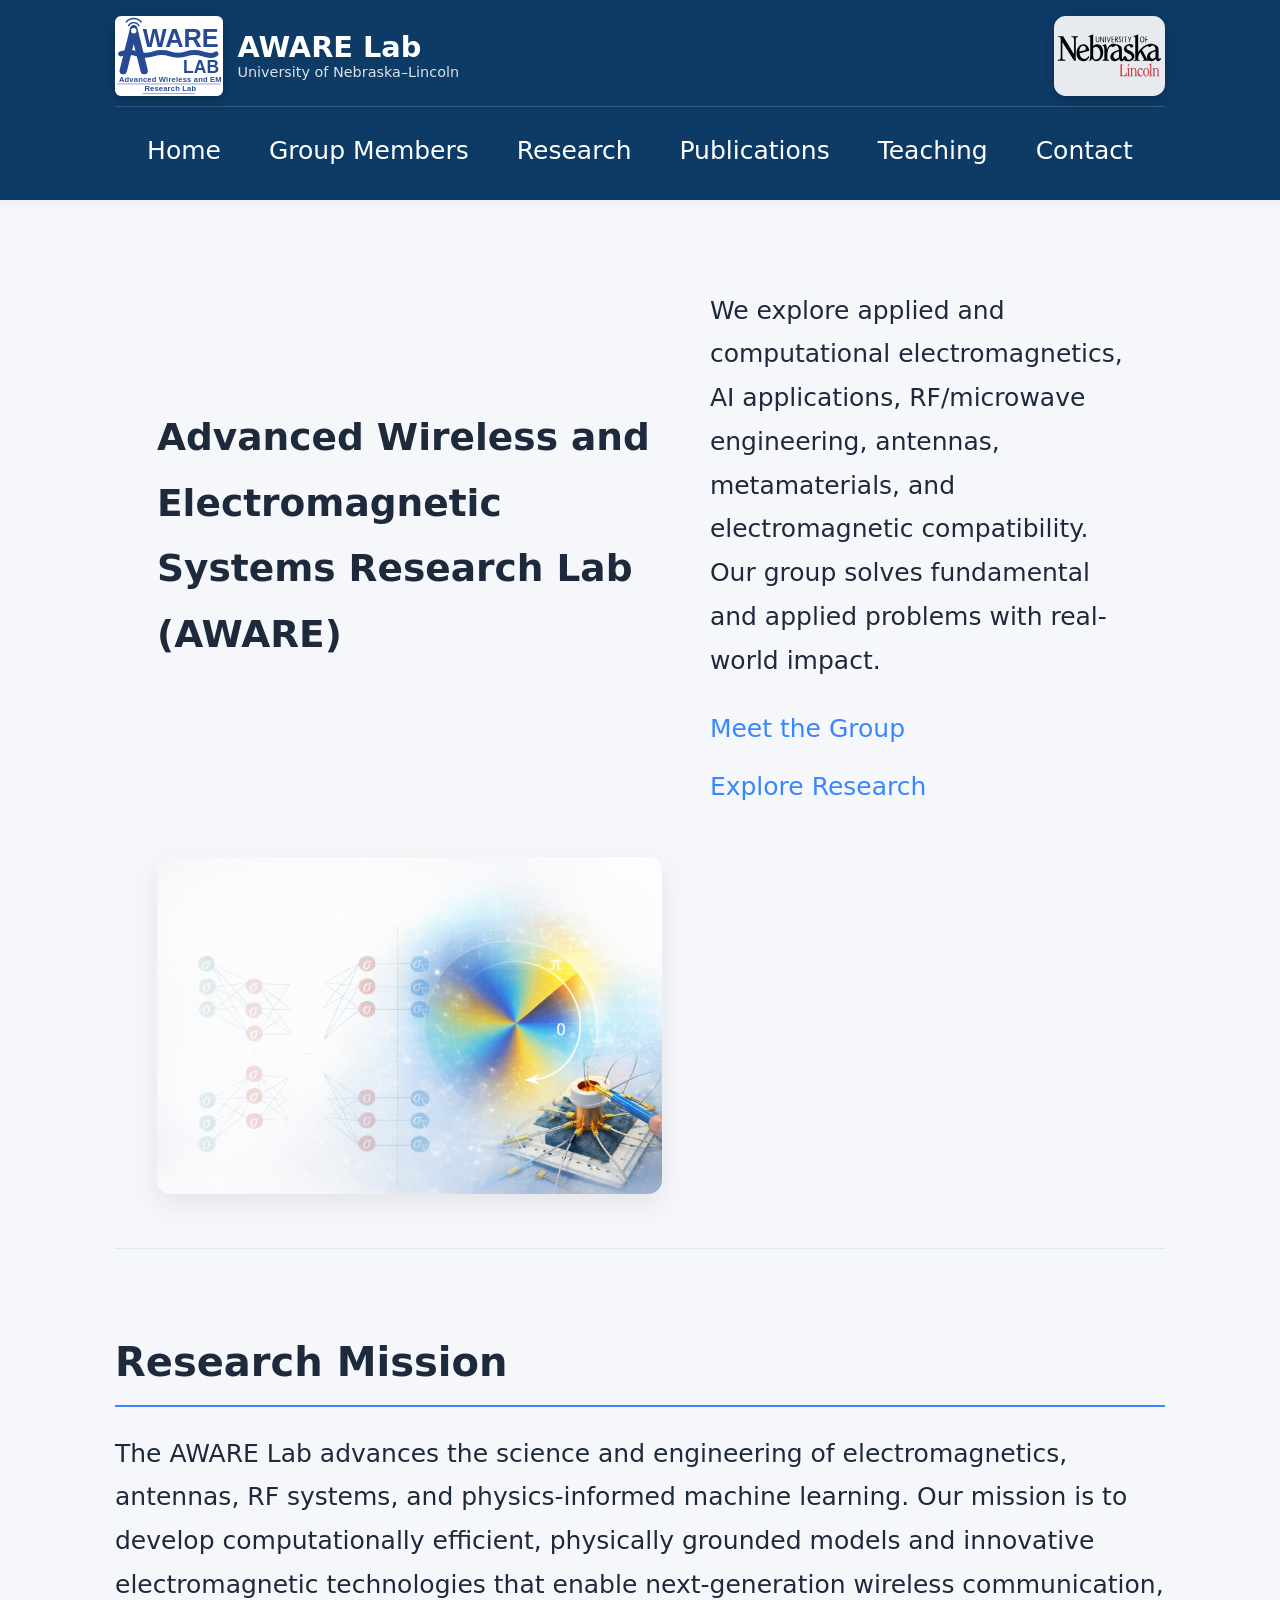
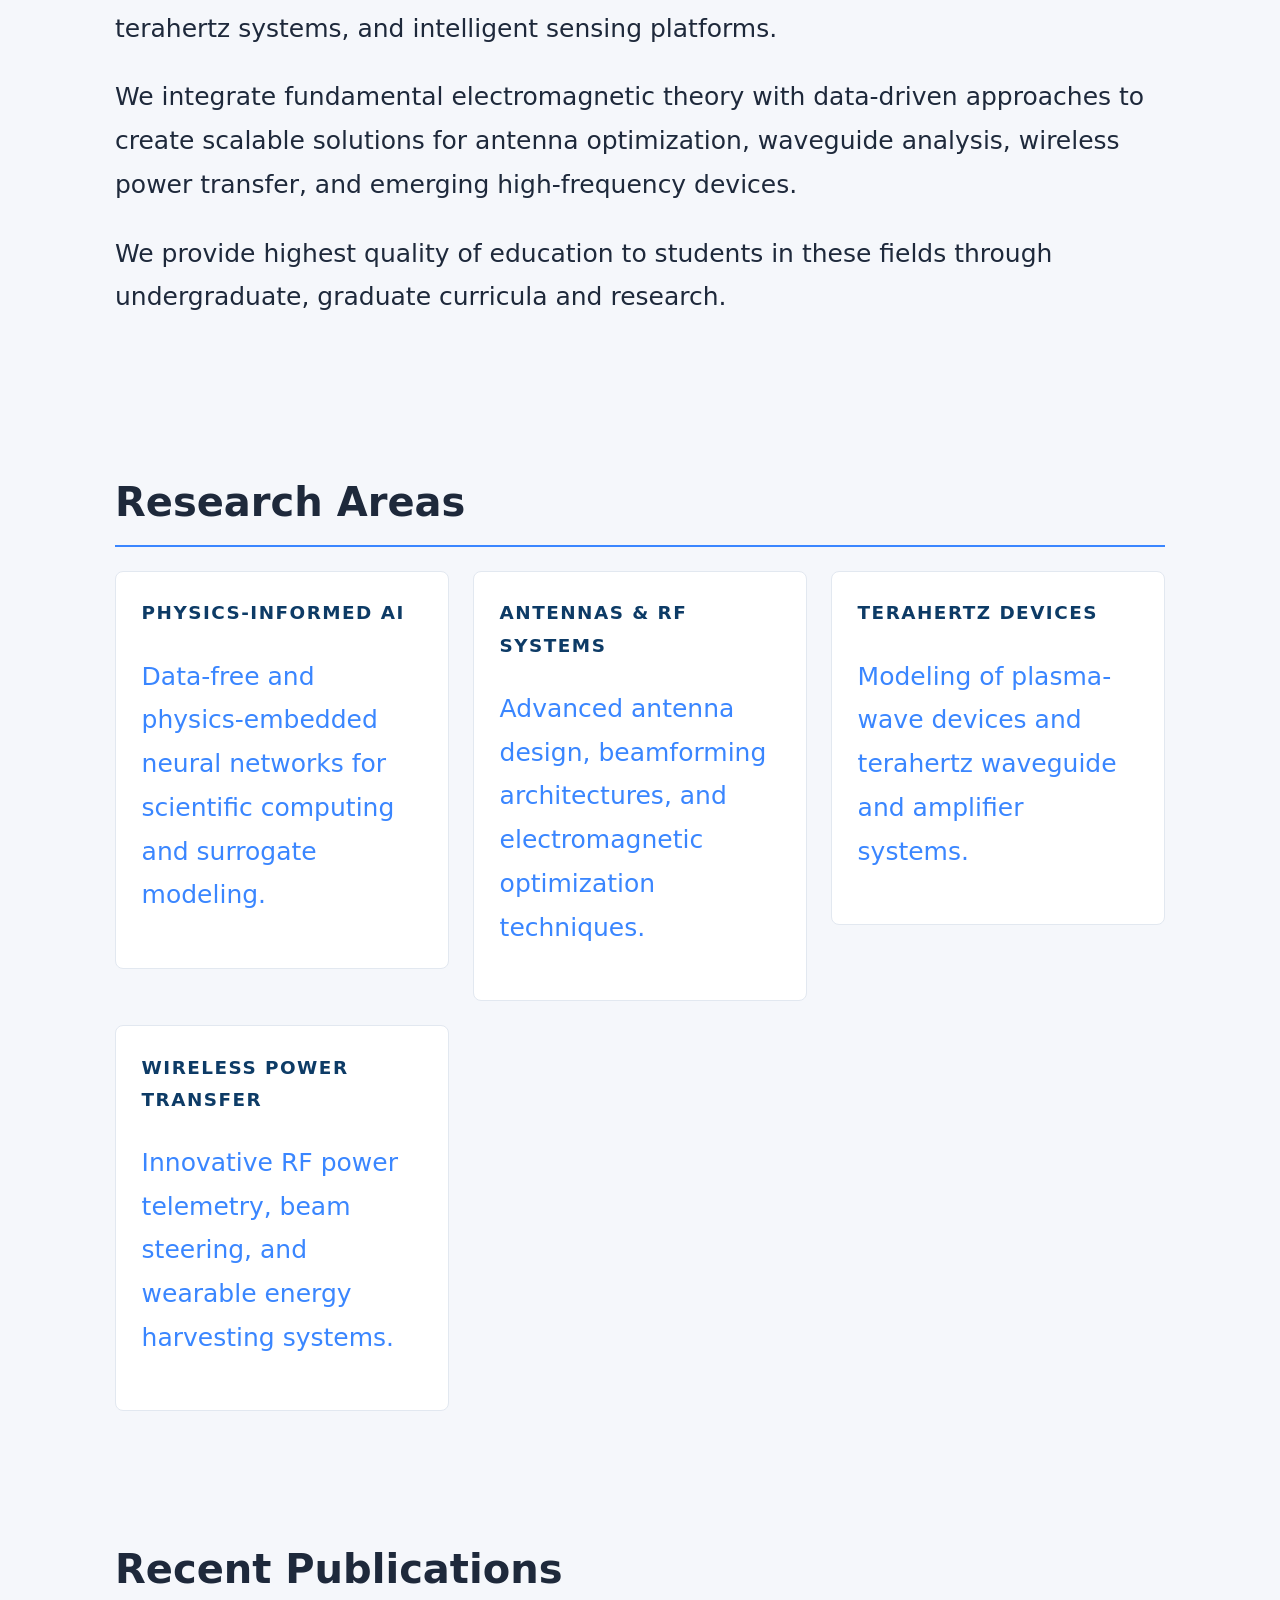
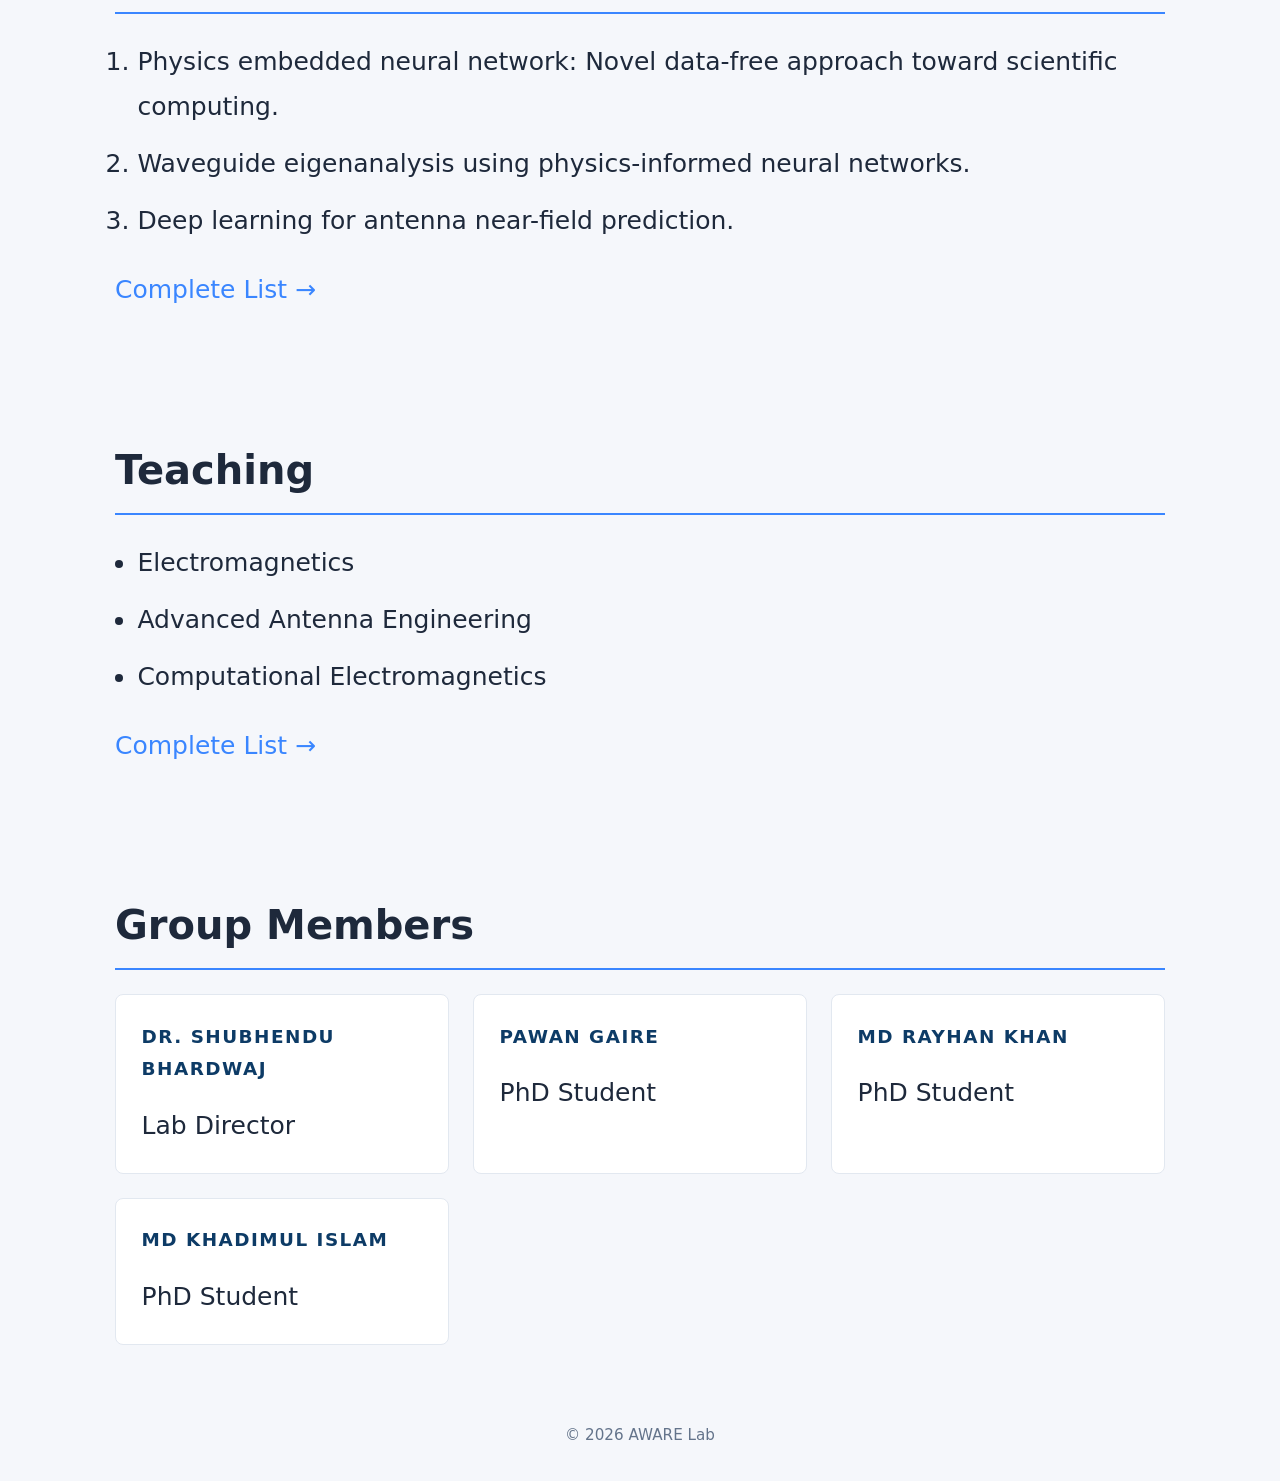
==== commit 7e2daaad: "Remove duplicate h1 header in index.html" ====
--- a/index.html
+++ b/index.html
@@ -67,11 +67,11 @@
 <main class="container">
 <section id="home" class="hero">
   <div class="container hero-layout">
-
+ <h1>Advanced Wireless and Electromagnetic Systems Research Lab (AWARE)</h1>
     <!-- LEFT: TEXT -->
     <div class="hero-text">
 
-      <h1>Advanced Wireless and Electromagnetic Systems Research Lab (AWARE)</h1>
+     
 
       <p>
         We explore applied and computational electromagnetics, AI applications, RF/microwave engineering,
--- a/style.css
+++ b/style.css
@@ -1,82 +1,108 @@
+/* ==========================================================
+   THEME COLORS
+   Change these variables to update colors across the site.
+   Styles using hard-coded colors must be edited separately.
+   ========================================================== */
+
 :root {
-  --primary:#0d3b66;
-  --accent:#3a86ff;
-  --bg:#f5f7fb;
-  --card:#ffffff;
-  --text:#1e293b;
-  --muted:#64748b;
-  --border:#e2e8f0;
-}
-
-/* ---------- Base ---------- */
+  --primary:#0d3b66; /* Header background and heading color */
+  --accent:#3a86ff;  /* Links and section heading underline */
+  --bg:#f5f7fb;      /* Main page background */
+  --card:#ffffff;    /* Standard card and publication backgrounds */
+  --text:#1e293b;    /* Main text color */
+  --muted:#64748b;   /* Secondary text, including footer */
+  --border:#e2e8f0;  /* Card borders and section dividers */
+}
+
+/* ==========================================================
+   BASE: DEFAULT TYPOGRAPHY AND PAGE WIDTH
+   ========================================================== */
 
 body {
-  margin:0;
+  margin:0; /* Remove the browser's default outer margin */
   font-family: system-ui,-apple-system,Segoe UI,Roboto,Ubuntu,sans-serif;
   background:var(--bg);
   color:var(--text);
-  line-height:1.75;
-  font-size:17px;
-}
-
+  line-height:1.75; /* Space between lines of body text */
+  font-size:25px;  /* Default text size; inherited where not overridden */
+}
+
+/*
+   Shared content wrapper.
+   Change 1050px for the maximum content width.
+   Change 92% for the width on smaller screens.
+
+   Note: rem units elsewhere use the root HTML font size,
+   not the body's 25px font size.
+*/
 .container {
   width:min(1050px,92%);
-  margin:auto;
-}
-
-/* ---------- Header ---------- */
-
+  margin:auto; /* Center the content horizontally */
+}
+
+/* ==========================================================
+   HEADER: BACKGROUND, POSITION, BRANDING AND LOGOS
+   ========================================================== */
+
+/* Sticky header remains at the top while scrolling */
 header{
   background:var(--primary);
   position:sticky;
   top:0;
-  z-index:100;
+  z-index:100; /* Keep the header above ordinary page content */
   box-shadow:0 2px 10px rgba(0,0,0,0.06);
 }
 
+/* Top header row: lab branding on one side, university logo on the other */
 .header-top{
   display:flex;
   align-items:center;
   justify-content:space-between;
-  padding:1rem 0 .6rem 0;
-}
-
+  padding:1rem 0 .6rem 0; /* Top, right, bottom, left spacing */
+}
+
+/* Clickable group containing the lab logo and lab name */
 .brand-link{
   display:flex;
   align-items:center;
-  gap:14px;
+  gap:14px; /* Space between the logo and brand text */
   text-decoration:none;
   color:white;
 }
 
 .brand-link:hover{
-  opacity:.9;
-}
-
+  opacity:.9; /* Slightly fade branding on hover */
+}
+
+/* Main lab logo: change height to resize; width stays proportional */
 .lab-logo{
-  height:64px;
+  height:80px;
   width:auto;
 }
 
+/* Stack lab name and university name vertically */
 .brand-text{
   display:flex;
   flex-direction:column;
   line-height:1.15;
 }
 
+/* Main lab name */
 .lab-name{
-  font-size:1.3rem;
+  font-size:1.8rem;
   font-weight:700;
   color:white;
 }
 
+/* Smaller university subtitle */
 .university{
   font-size:.9rem;
   color:rgba(255,255,255,.85);
 }
 
+/* University logo size and hover animation */
 .unl-logo{
-  height:64px;
+  height:80px;
   width:auto;
   opacity:.9;
   transition:opacity .2s ease, transform .2s ease;
@@ -84,16 +110,20 @@
 
 .unl-logo:hover{
   opacity:1;
-  transform:translateY(-2px);
-}
-
+  transform:translateY(-2px); /* Move upward on hover */
+}
+
+/* Shared shadow for both logos */
 .lab-logo,
 .unl-logo{
   filter: drop-shadow(0 3px 6px rgba(0,0,0,0.25));
 }
 
-/* ---------- Navigation ---------- */
-
+/* ==========================================================
+   NAVIGATION: ALIGNMENT, LINK SPACING AND HOVER STATES
+   ========================================================== */
+
+/* Navigation row below the branding */
 .nav{
   border-top:1px solid rgba(255,255,255,.15);
   padding:.6rem 0 .9rem 0;
@@ -101,6 +131,7 @@
   justify-content:center;
 }
 
+/* Horizontal menu; gap controls space between menu items */
 .nav ul{
   display:flex;
   gap:1.4rem;
@@ -109,35 +140,44 @@
   padding:0;
 }
 
+/* Individual navigation links */
 .nav a{
   color:white;
   text-decoration:none;
   font-weight:500;
-  padding:.45rem .8rem;
+  padding:.45rem .8rem; /* Vertical and horizontal link padding */
   border-radius:6px;
   transition:background .2s ease, transform .2s ease;
 }
 
+/* Navigation hover background and movement */
 .nav a:hover{
   background:rgba(255,255,255,.20);
   transform:translateY(-1px);
 }
 
-/* ---------- Responsive ---------- */
+/* ==========================================================
+   RESPONSIVE HEADER: SCREENS 900px WIDE OR SMALLER
+   These rules override the desktop header styles above.
+   Change 900px to adjust when the compact layout begins.
+   ========================================================== */
 
 @media (max-width:900px){
 
+  /* Stack branding and university logo vertically */
   .header-top{
     flex-direction:column;
     gap:.8rem;
     text-align:center;
   }
 
+  /* Allow navigation links to wrap onto multiple rows */
   .nav ul{
     flex-wrap:wrap;
     justify-content:center;
   }
 
+  /* Smaller logos for narrow screens */
   .lab-logo{
     height:48px;
   }
@@ -148,15 +188,21 @@
 
 }
 
-/* ---------- HERO SECTION ---------- */
-
+/* ==========================================================
+   HERO: INTRODUCTORY TEXT, BUTTON GROUP AND MAIN IMAGE
+   ========================================================== */
+
+/* Hero spacing and bottom divider */
 .hero{
   padding:4rem 0 2.5rem;
   border-bottom:1px solid var(--border);
 }
 
-/* modern two-column hero */
-
+/*
+   Two-column hero.
+   1.1fr .9fr makes the text column slightly wider than the image.
+   Use 1fr 1fr for equal columns; gap controls their separation.
+*/
 .hero-layout{
   display:grid;
   grid-template-columns:1.1fr .9fr;
@@ -164,14 +210,21 @@
   align-items:center;
 }
 
+/* Limit the width of the hero's text block */
 .hero-text{
   max-width:620px;
 }
 
+/* Limit paragraph line length; ch is based on character width */
 .hero p{
   max-width:60ch;
 }
 
+/*
+   Call-to-action group.
+   Controls arrangement and spacing of links/buttons inside it;
+   individual button appearance is not defined here.
+*/
 .cta{
   display:flex;
   gap:.9rem;
@@ -179,16 +232,14 @@
   flex-wrap:wrap;
 }
 
-/* hero image */
-
+/* Hero image fills its column; edit corners and shadow here */
 .hero-image img{
   width:100%;
   border-radius:14px;
   box-shadow:0 10px 30px rgba(0,0,0,0.08);
 }
 
-/* responsive hero */
-
+/* Narrow-screen hero: one column with the image above the text */
 @media (max-width:900px){
 
   .hero-layout{
@@ -201,14 +252,24 @@
 
 }
 
-/* ---------- Sections ---------- */
+/* ==========================================================
+   SECTIONS: SHARED VERTICAL SPACING
+   .hero has a more specific padding rule and keeps its own spacing.
+   ========================================================== */
 
 section{
   padding:2.8rem 0;
 }
 
-/* ---------- Card System ---------- */
-
+/* ==========================================================
+   STANDARD CARDS: GRID, SURFACE AND HOVER EFFECT
+   ========================================================== */
+
+/*
+   Automatically fit as many columns as available space allows.
+   Change 260px for the minimum card width.
+   Change gap for spacing between cards.
+*/
 .card-grid {
   display:grid;
   grid-template-columns:repeat(auto-fit,minmax(260px,1fr));
@@ -216,76 +277,97 @@
   margin-top:1.5rem;
 }
 
+/* Standard card appearance */
 .card {
   background:var(--card);
   border:1px solid var(--border);
   border-radius:8px;
-  padding:1.6rem;
+  padding:1.6rem; /* Space inside each card */
   transition:transform .2s ease;
 }
 
+/* Lift and shadow when hovering over a card */
 .card:hover{
   transform:translateY(-5px);
   box-shadow:0 10px 24px rgba(0,0,0,0.08);
 }
 
+/*
+   Card heading overrides the global h3 margin-top, color and size.
+   Other global h3 styles, such as uppercase text, still apply.
+*/
 .card h3{
   margin-top:0;
   color:var(--primary);
   font-size:1.15rem;
 }
 
-/* ---------- Publications ---------- */
+/* ==========================================================
+   PUBLICATIONS: CONTAINER FOR EACH YEAR GROUP
+   ========================================================== */
 
 .year{
   background:var(--card);
-  margin:2.2rem 0;
-  padding:1.8rem;
+  margin:2.2rem 0; /* Space outside each year group */
+  padding:1.8rem;  /* Space inside each year group */
   border:1px solid var(--border);
   border-radius:8px;
 }
 
-/* ---------- Headings ---------- */
-
+/* ==========================================================
+   HEADINGS: SHARED SECTION AND SUBSECTION STYLES
+   ========================================================== */
+
+/* Main section headings with an accent-colored underline */
 h2{
-  font-size:1.6rem;
+  font-size:2.5rem;
   font-weight:600;
-  padding-bottom:.5rem;
+  padding-bottom:.5rem; /* Space between text and underline */
   border-bottom:2px solid var(--accent);
   margin-bottom:1rem;
 }
 
+/* Subsection headings; remove text-transform to preserve normal case */
 h3{
   margin-top:1.4rem;
   font-size:.95rem;
-  letter-spacing:.08em;
+  letter-spacing:.08em; /* Space between letters */
   text-transform:uppercase;
   color:var(--primary);
 }
 
-/* ---------- Lists ---------- */
+/* ==========================================================
+   LISTS: INDENTATION AND ITEM SPACING
+   These rules also affect list items within navigation.
+   ========================================================== */
 
 ol, ul{
   padding-left:1.4rem;
 }
 
 li{
-  margin:.75rem 0;
+  margin:.75rem 0; /* Vertical space outside each list item */
   line-height:1.8;
 }
 
-/* ---------- Links ---------- */
+/* ==========================================================
+   LINKS: DEFAULT COLOR AND HOVER UNDERLINE
+   More specific selectors above can override these defaults.
+   ========================================================== */
 
 a{
   color:var(--accent);
   text-decoration:none;
 }
 
+/* Applies to navigation and branding links too */
 a:hover{
   text-decoration:underline;
 }
 
-/* ---------- Footer ---------- */
+/* ==========================================================
+   FOOTER: ALIGNMENT, SPACING AND SECONDARY TEXT
+   ========================================================== */
 
 footer{
   text-align:center;
@@ -294,49 +376,60 @@
   font-size:.95rem;
 }
 
-/* Course grid */
-
+/* ==========================================================
+   COURSE GRID: RESPONSIVE COURSE CARD LAYOUT
+   Separate from the standard .card-grid above.
+   ========================================================== */
+
+/* Change 280px for minimum card width; 28px for space between cards */
 .course-grid{
-display:grid;
-grid-template-columns:repeat(auto-fit,minmax(280px,1fr));
-gap:28px;
-margin-top:30px;
-}
-
-
-/* Course card */
-
+  display:grid;
+  grid-template-columns:repeat(auto-fit,minmax(280px,1fr));
+  gap:28px;
+  margin-top:30px;
+}
+
+/* ==========================================================
+   COURSE CARDS: SURFACE, TITLES AND METADATA
+   Colors here are hard-coded and do not use the theme variables.
+   ========================================================== */
+
+/* Course card background, border, corners and inner spacing */
 .course-card{
-background:white;
-border:1px solid #e5e5e5;
-border-radius:10px;
-padding:24px;
-transition:all .2s ease;
-box-shadow:0 2px 6px rgba(0,0,0,0.05);
-}
-
-
+  background:white;
+  border:1px solid #e5e5e5;
+  border-radius:10px;
+  padding:24px;
+  transition:all .2s ease;
+  box-shadow:0 2px 6px rgba(0,0,0,0.05);
+}
+
+/* Course card lift and stronger shadow on hover */
 .course-card:hover{
-transform:translateY(-4px);
-box-shadow:0 8px 18px rgba(0,0,0,0.08);
-}
-
-
+  transform:translateY(-4px);
+  box-shadow:0 8px 18px rgba(0,0,0,0.08);
+}
+
+/*
+   Course heading, such as a course code.
+   Change #c8102e to update its red color.
+   Global h3 uppercase and letter-spacing styles still apply.
+*/
 .course-card h3{
-margin:0;
-font-size:20px;
-color:#c8102e;
-}
-
-
+  margin:0;
+  font-size:20px;
+  color:#c8102e;
+}
+
+/* Course name below the heading */
 .course-title{
-font-weight:600;
-margin:6px 0 10px 0;
-}
-
-
+  font-weight:600;
+  margin:6px 0 10px 0;
+}
+
+/* Supporting details, such as semester, credits or meeting time */
 .course-meta{
-margin-top:14px;
-font-size:14px;
-color:#666;
-}
+  margin-top:14px;
+  font-size:14px;
+  color:#666;
+}
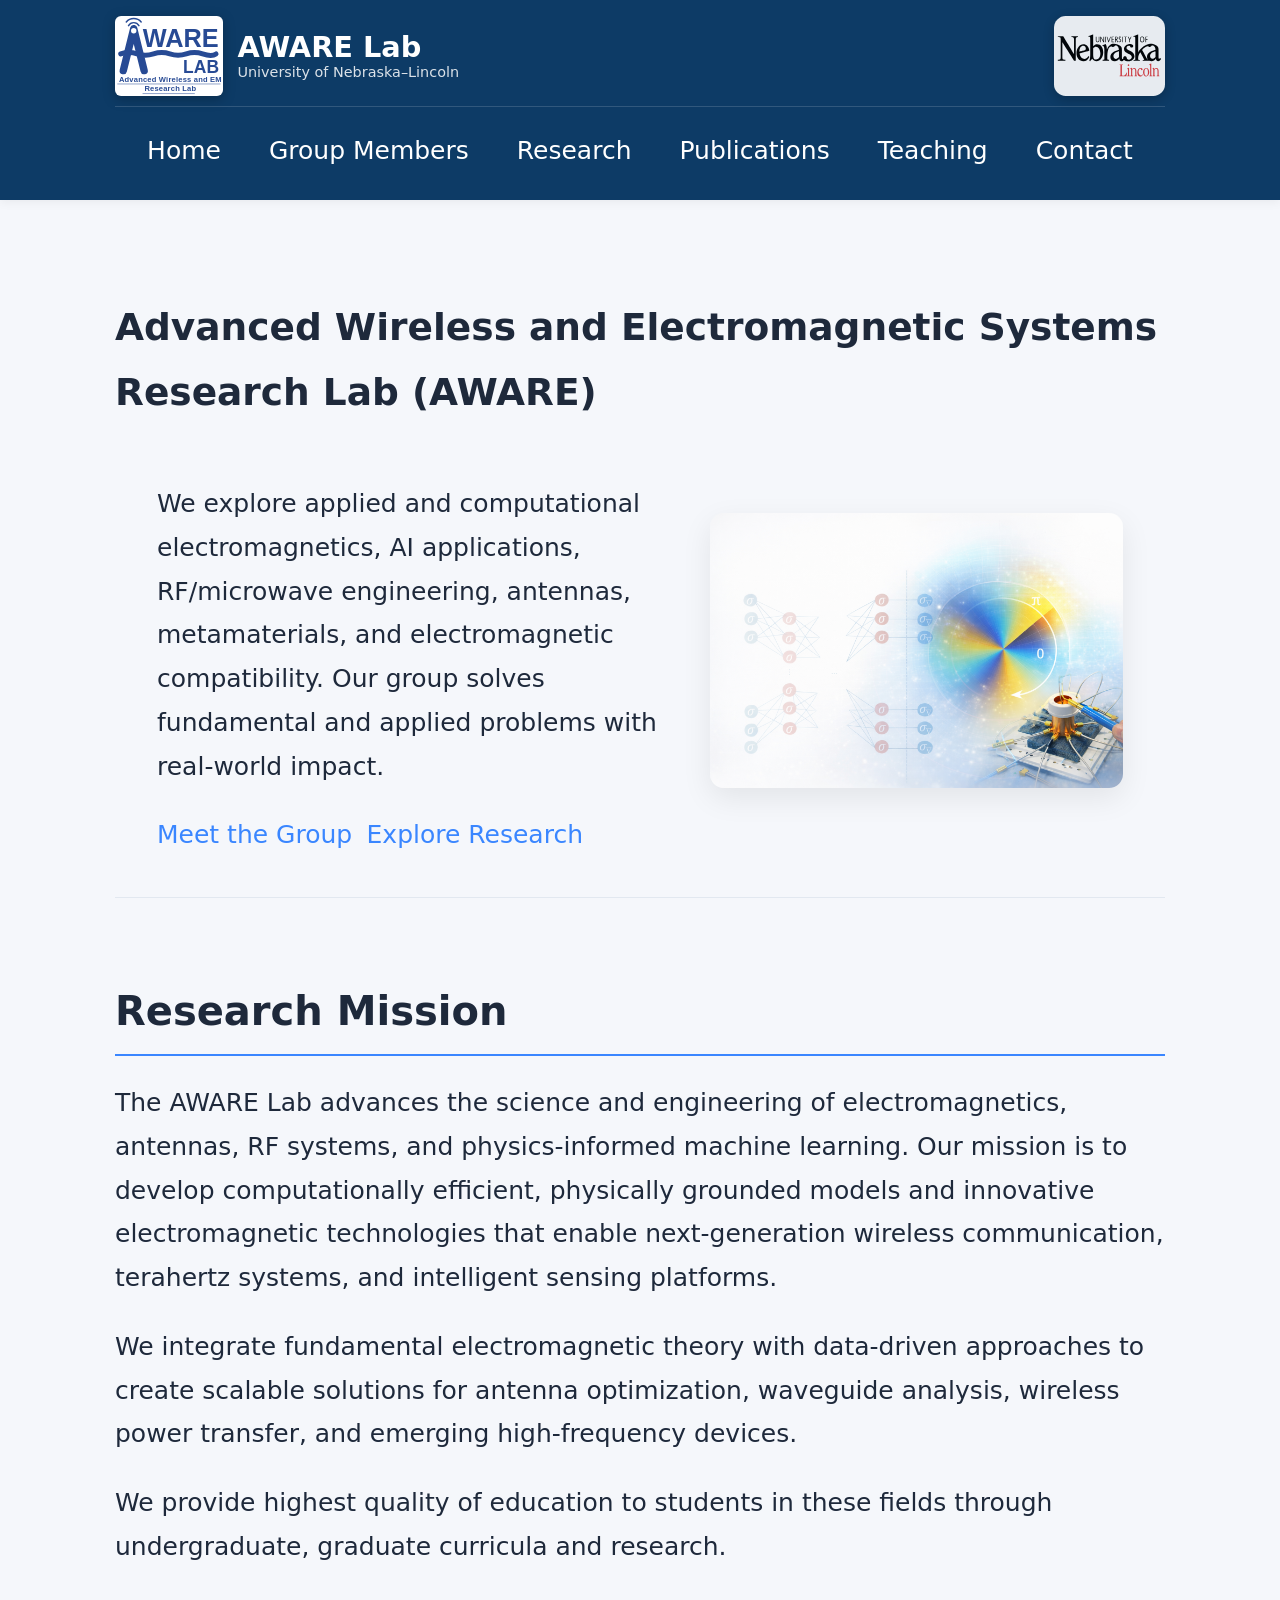
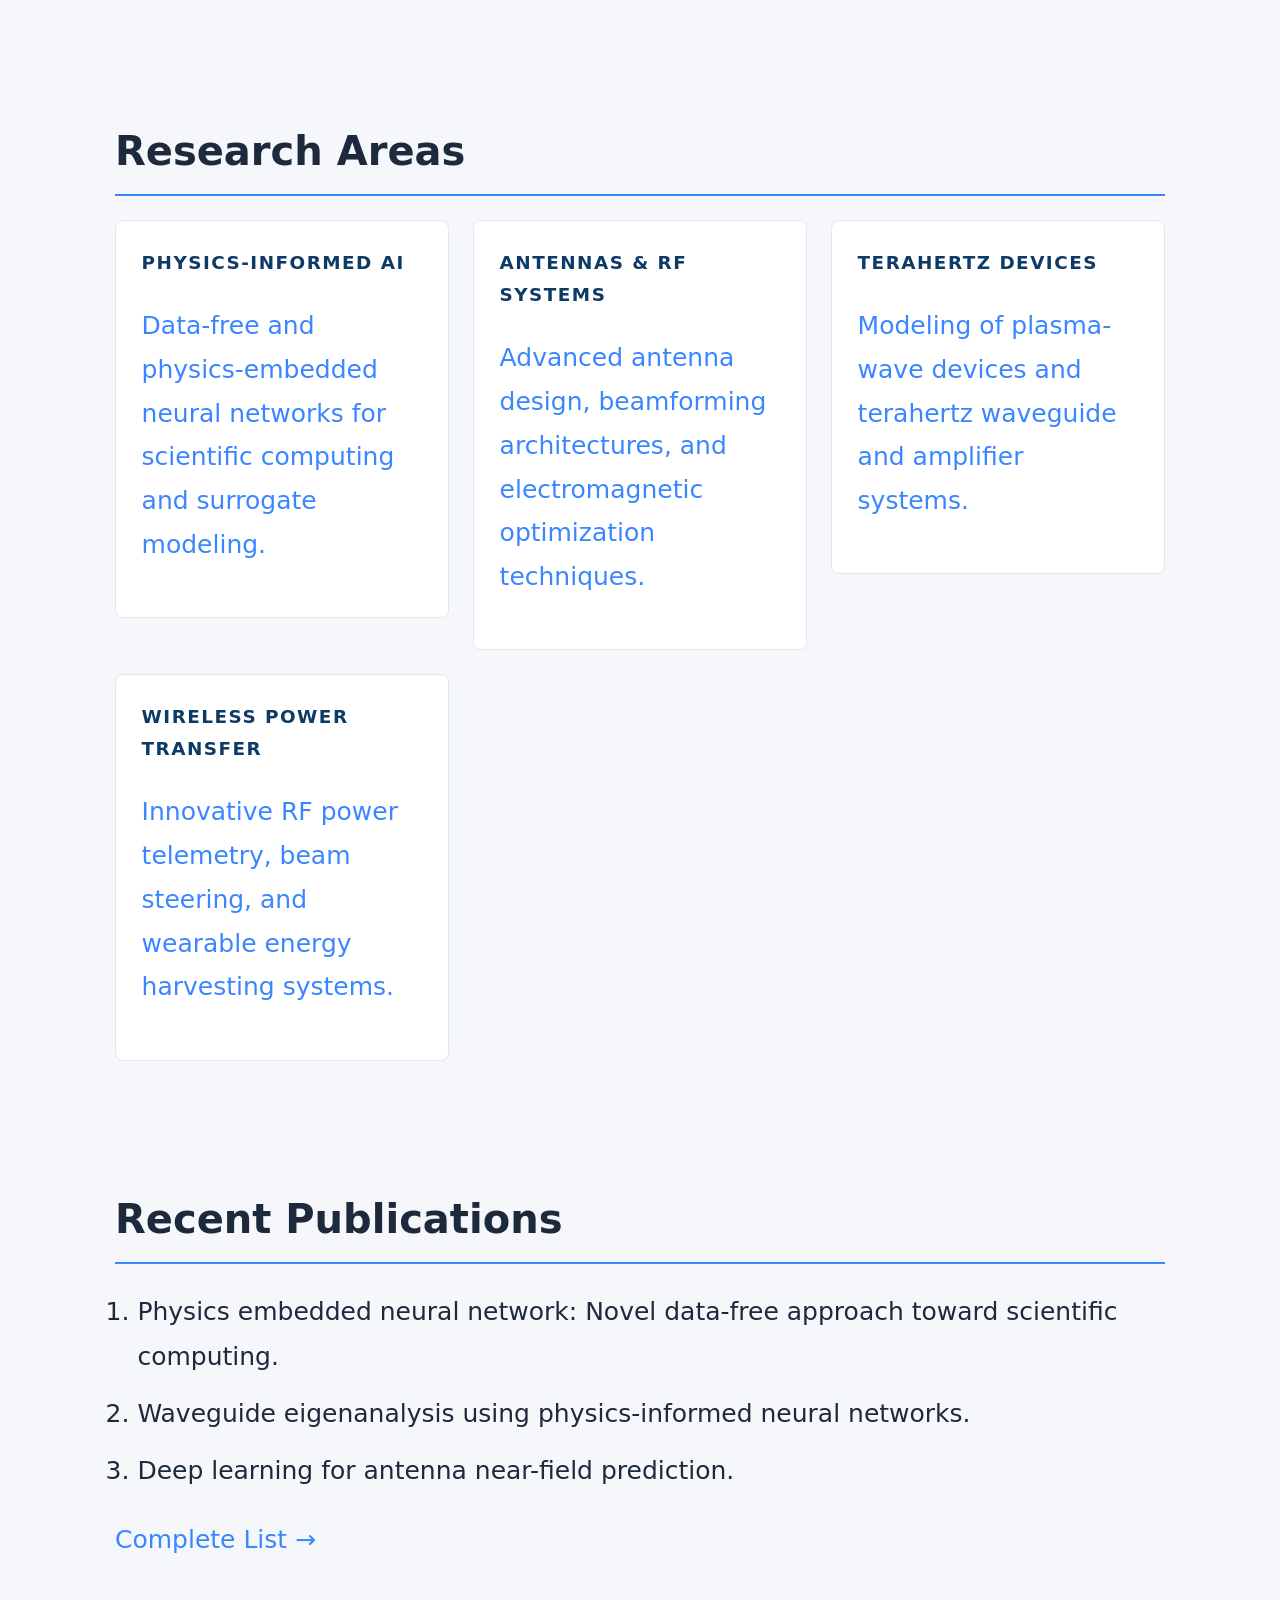
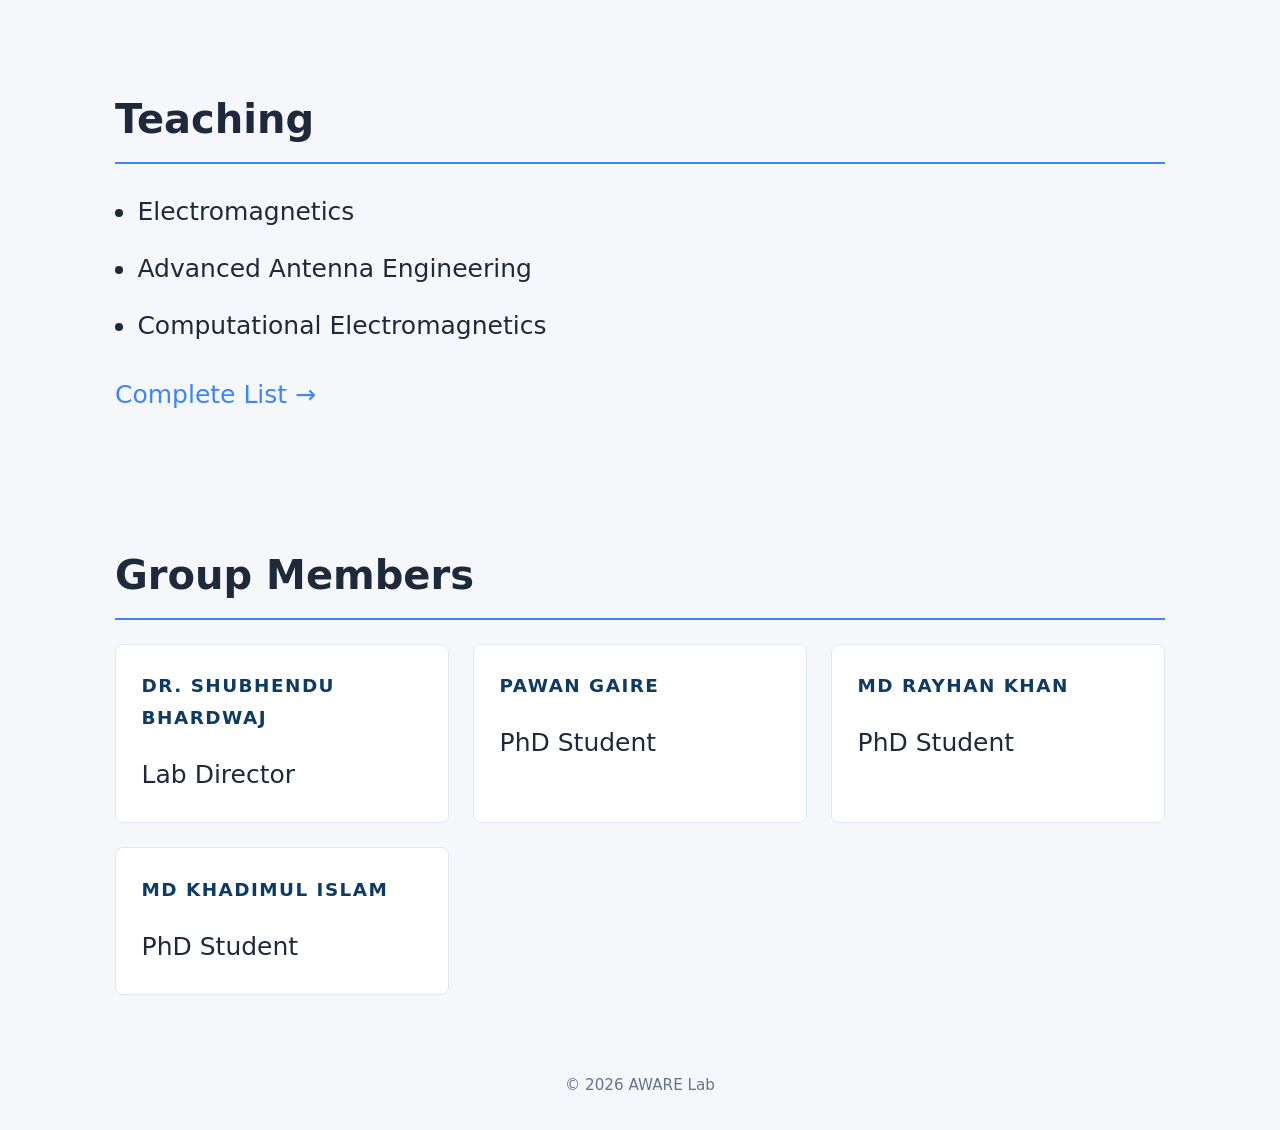
==== commit fabb8978: "Remove duplicate heading in index.html Removed duplicate heading and unnecessary whitespace." ====
--- a/index.html
+++ b/index.html
@@ -66,13 +66,11 @@
 
 <main class="container">
 <section id="home" class="hero">
+   <h1>Advanced Wireless and Electromagnetic Systems Research Lab (AWARE)</h1>
   <div class="container hero-layout">
- <h1>Advanced Wireless and Electromagnetic Systems Research Lab (AWARE)</h1>
+
     <!-- LEFT: TEXT -->
     <div class="hero-text">
-
-     
-
       <p>
         We explore applied and computational electromagnetics, AI applications, RF/microwave engineering,
         antennas, metamaterials, and electromagnetic compatibility. Our group solves
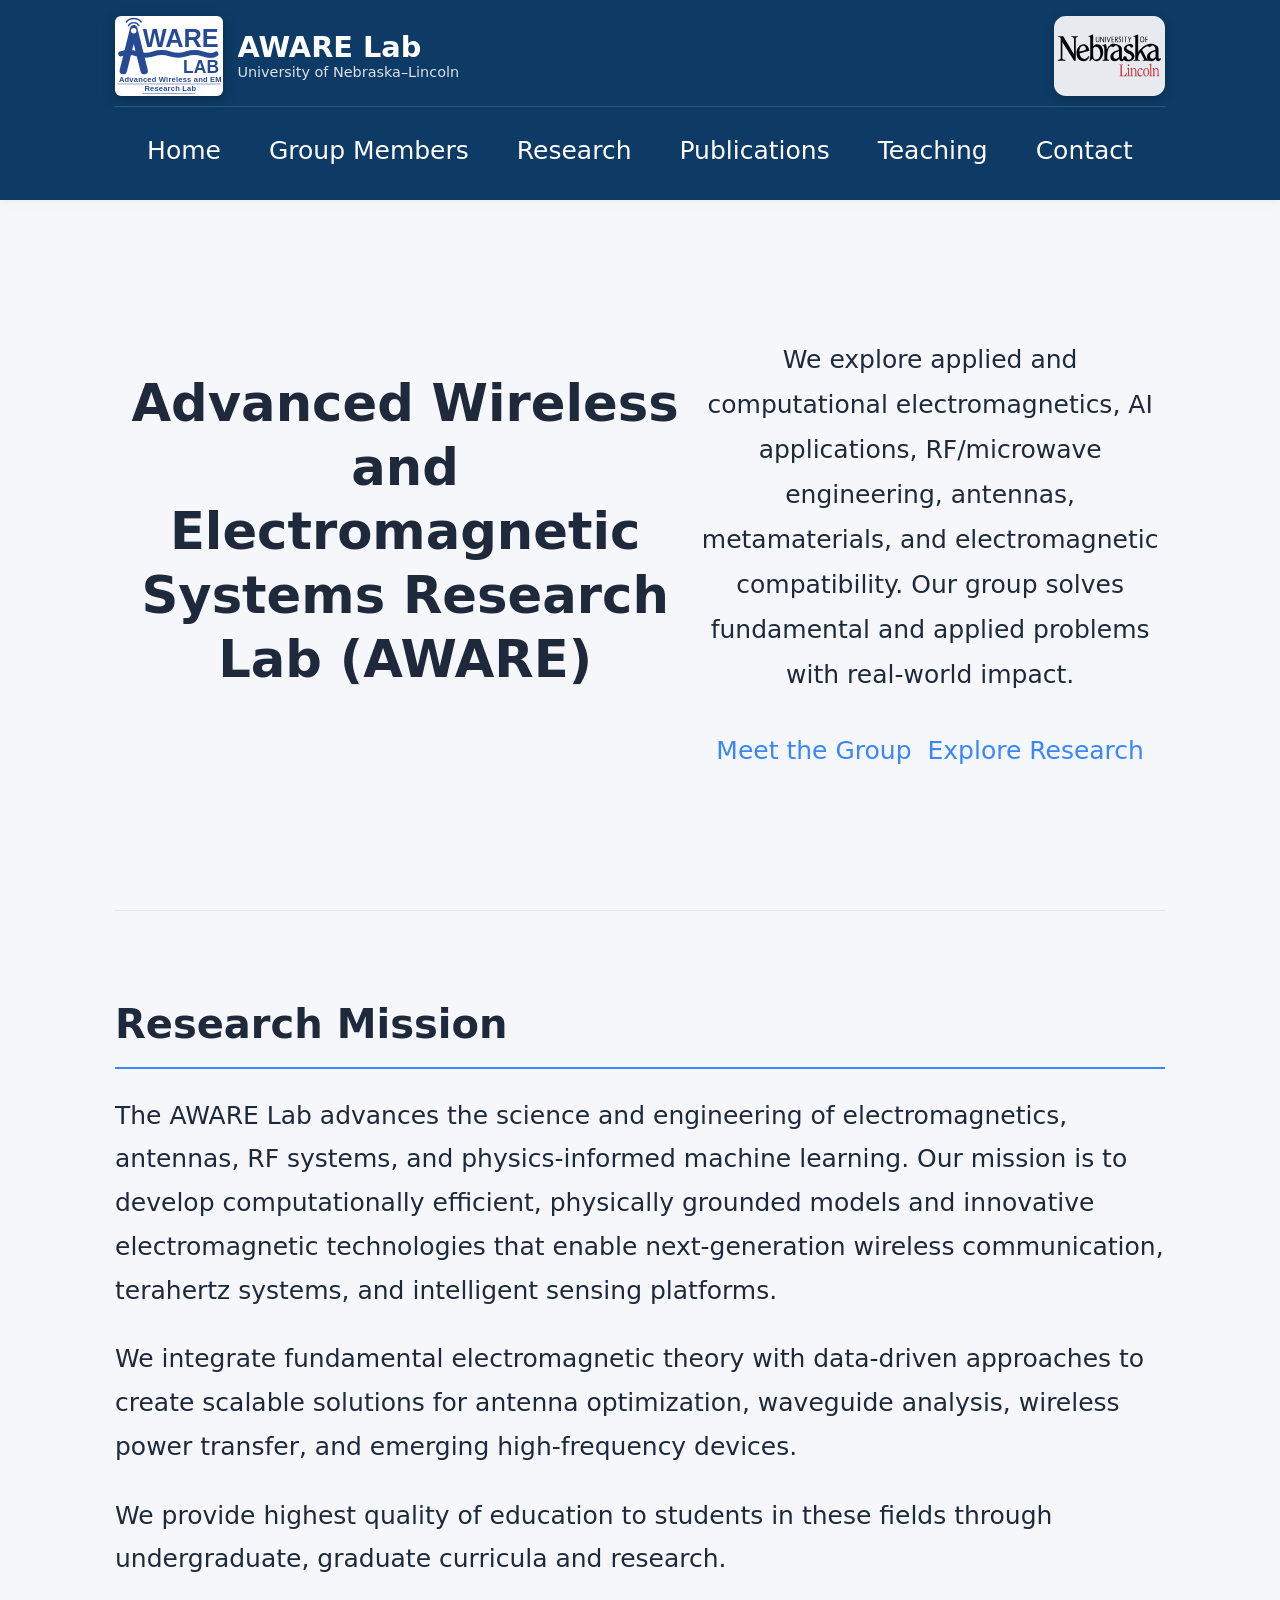
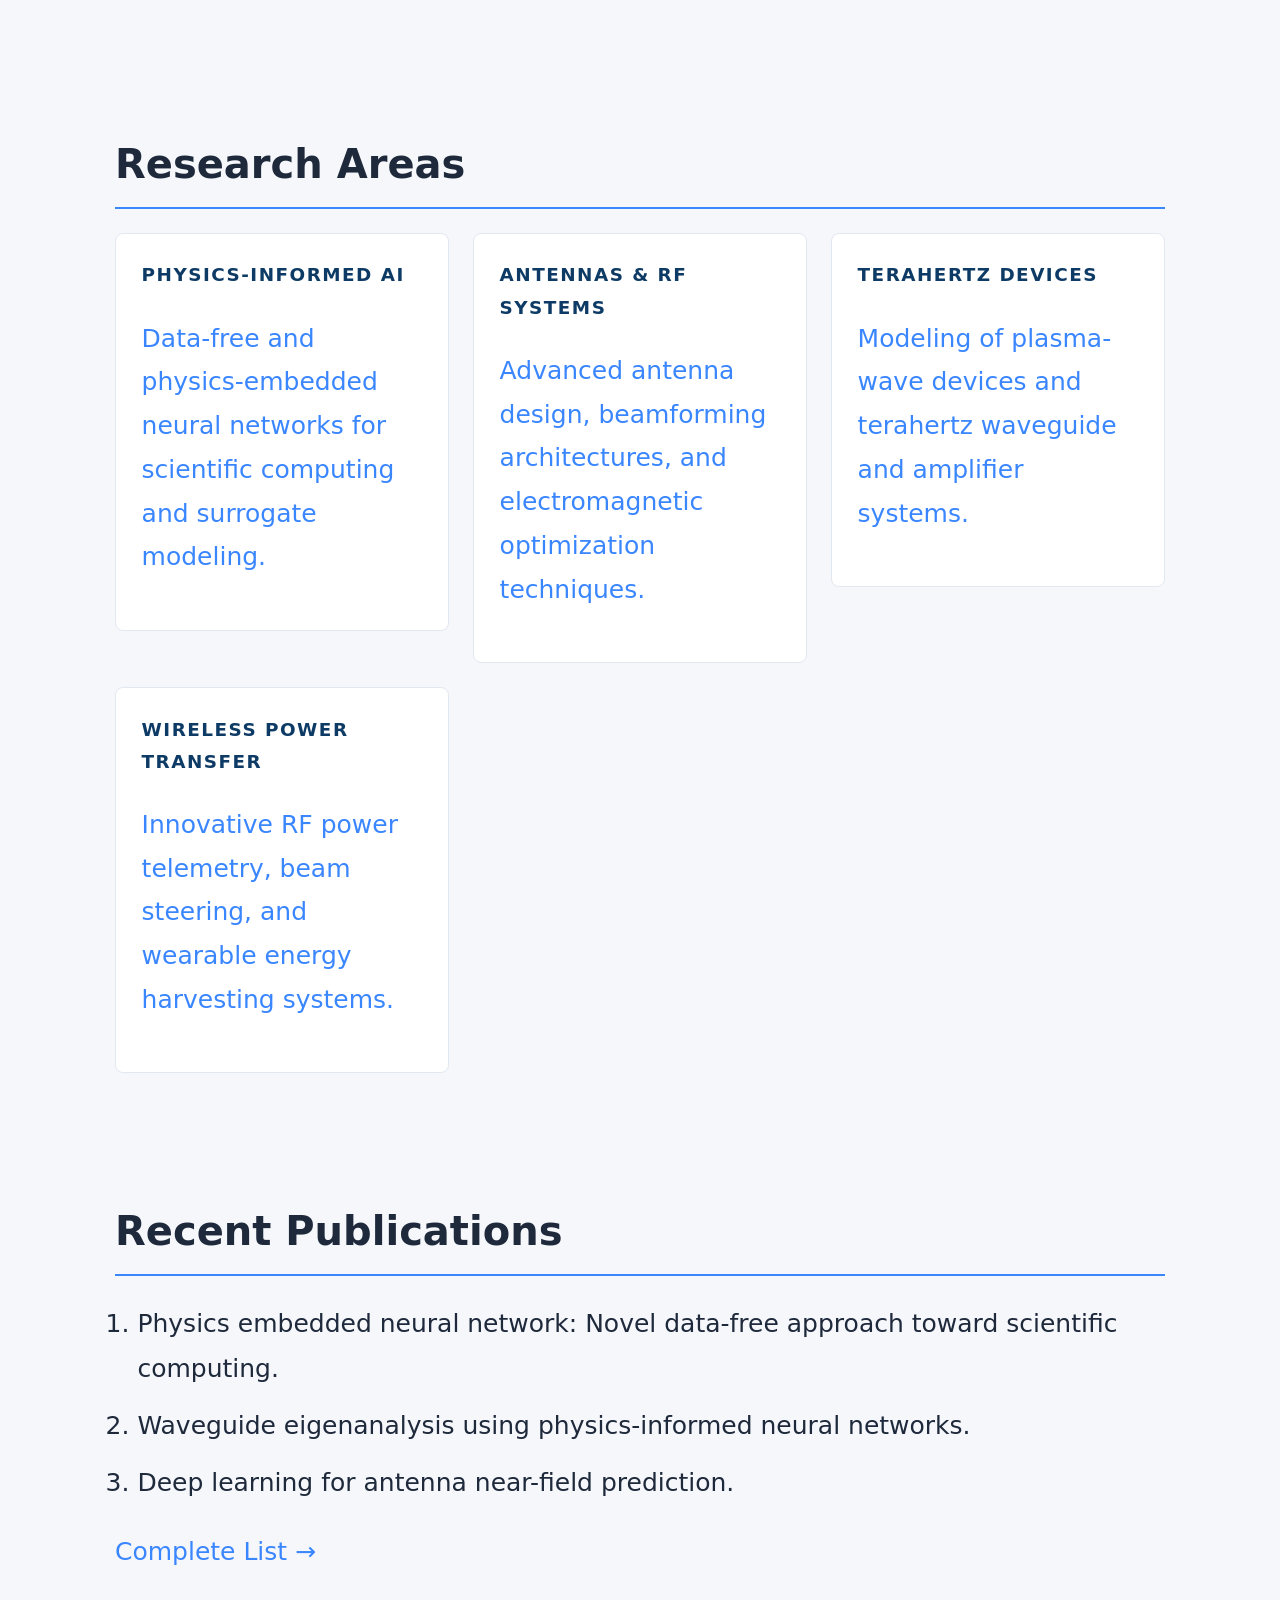
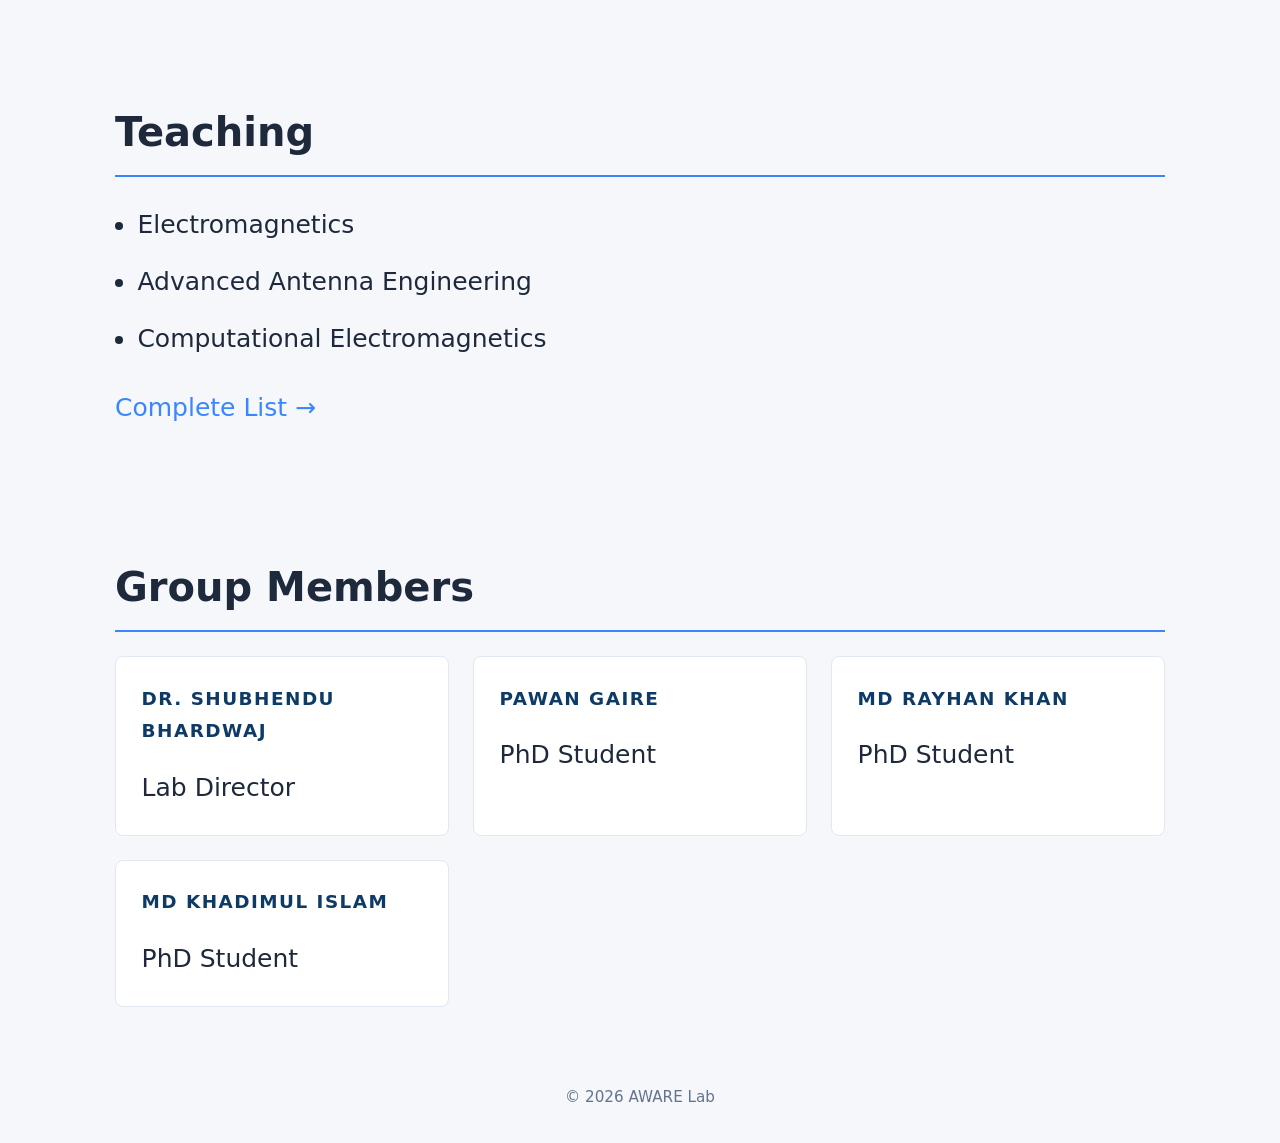
==== commit d572e7e9: "Update hero section in index.html Refactor hero section layout and content for clarity." ====
--- a/index.html
+++ b/index.html
@@ -65,36 +65,54 @@
  
 
 <main class="container">
-<section id="home" class="hero">
-   <h1>Advanced Wireless and Electromagnetic Systems Research Lab (AWARE)</h1>
-  <div class="container hero-layout">
-
-    <!-- LEFT: TEXT -->
-    <div class="hero-text">
-      <p>
-        We explore applied and computational electromagnetics, AI applications, RF/microwave engineering,
-        antennas, metamaterials, and electromagnetic compatibility. Our group solves
-        fundamental and applied problems with real-world impact.
-      </p>
-
-      <div class="cta">
-        <a class="btn primary" href="#members">Meet the Group</a>
-        <a class="btn" href="#research">Explore Research</a>
-      </div>
-
-    </div>
-
-    <!-- RIGHT: IMAGE / GRAPHIC -->
-    <div class="hero-image">
-
-      <!-- placeholder -->
-      <img src="assets/NN_vortex.png"
-           alt="Electromagnetics visualization">
-
-    </div>
-
-  </div>
-</section>
+
+  <!-- =====================================
+       HERO SECTION
+       Background image is controlled by CSS
+       ===================================== -->
+
+  <section id="home" class="hero">
+
+    <!-- HERO TITLE -->
+    <h1 class="hero-title">
+      Advanced Wireless and Electromagnetic
+      Systems Research Lab (AWARE)
+    </h1>
+
+    <!-- HERO CONTENT -->
+    <div class="hero-layout">
+
+      <!-- CENTERED TEXT -->
+      <div class="hero-text">
+
+        <p>
+          We explore applied and computational electromagnetics,
+          AI applications, RF/microwave engineering,
+          antennas, metamaterials, and electromagnetic
+          compatibility. Our group solves fundamental
+          and applied problems with real-world impact.
+        </p>
+
+        <!-- HERO BUTTONS -->
+        <div class="cta">
+
+          <a class="btn primary" href="#members">
+            Meet the Group
+          </a>
+
+          <a class="btn" href="#research">
+            Explore Research
+          </a>
+
+        </div>
+
+      </div>
+
+    </div>
+
+  </section>
+
+  <!-- KEEP YOUR OTHER WEBSITE SECTIONS BELOW -->
   
 <!-- RESEARCH MISSION -->
 <section id="mission">
--- a/style.css
+++ b/style.css
@@ -188,66 +188,129 @@
 
 }
 
-/* ==========================================================
-   HERO: INTRODUCTORY TEXT, BUTTON GROUP AND MAIN IMAGE
-   ========================================================== */
-
-/* Hero spacing and bottom divider */
+/* ==========================================
+   HERO SECTION
+   Full-width background image with text overlay
+   ========================================== */
+
 .hero{
-  padding:4rem 0 2.5rem;
+  /* Background image with a light overlay */
+  background:
+    linear-gradient(
+      rgba(245,247,251,0.82),
+      rgba(245,247,251,0.82)
+    ),
+    url("images/hero-image.jpg");
+
+  /* Make background fill the hero */
+  background-size:cover;
+
+  /* Center background image */
+  background-position:center;
+
+  /* Prevent image repetition */
+  background-repeat:no-repeat;
+
+  /* Space inside the hero */
+  padding:5rem 0;
+
+  /* Minimum hero height */
+  min-height:550px;
+
+  /* Center contents vertically */
+  display:flex;
+  align-items:center;
+
   border-bottom:1px solid var(--border);
 }
 
-/*
-   Two-column hero.
-   1.1fr .9fr makes the text column slightly wider than the image.
-   Use 1fr 1fr for equal columns; gap controls their separation.
-*/
-.hero-layout{
-  display:grid;
-  grid-template-columns:1.1fr .9fr;
-  gap:3rem;
-  align-items:center;
-}
-
-/* Limit the width of the hero's text block */
+
+/* ==========================================
+   HERO TITLE
+   Full-width and horizontally centered
+   ========================================== */
+
+.hero-title{
+  width:100%;
+  text-align:center;
+
+  /* Space below title */
+  margin:0 auto 3rem;
+
+  /* Responsive title size */
+  font-size:clamp(2rem,4vw,4rem);
+
+  line-height:1.25;
+
+  color:var(--text);
+}
+
+
+/* ==========================================
+   HERO TEXT
+   Center description over background
+   ========================================== */
+
 .hero-text{
-  max-width:620px;
-}
-
-/* Limit paragraph line length; ch is based on character width */
+  /* Limit text width */
+  max-width:850px;
+
+  /* Center text container */
+  margin:0 auto;
+
+  /* Center paragraph text */
+  text-align:center;
+}
+
+
+/* ==========================================
+   HERO PARAGRAPH
+   ========================================== */
+
 .hero p{
-  max-width:60ch;
-}
-
-/*
-   Call-to-action group.
-   Controls arrangement and spacing of links/buttons inside it;
-   individual button appearance is not defined here.
-*/
+  max-width:65ch;
+
+  /* Center paragraph */
+  margin:0 auto;
+
+  line-height:1.8;
+}
+
+
+/* ==========================================
+   HERO BUTTONS
+   ========================================== */
+
 .cta{
   display:flex;
-  gap:.9rem;
-  margin-top:1.2rem;
+
+  /* Center buttons */
+  justify-content:center;
+
+  gap:1rem;
+  margin-top:2rem;
+
   flex-wrap:wrap;
 }
 
-/* Hero image fills its column; edit corners and shadow here */
-.hero-image img{
-  width:100%;
-  border-radius:14px;
-  box-shadow:0 10px 30px rgba(0,0,0,0.08);
-}
-
-/* Narrow-screen hero: one column with the image above the text */
+
+/* ==========================================
+   MOBILE RESPONSIVE DESIGN
+   ========================================== */
+
 @media (max-width:900px){
 
-  .hero-layout{
-    grid-template-columns:1fr;
-  }
-
-  .hero-image{
-    order:-1;
+  .hero{
+    padding:3rem 0;
+    min-height:450px;
+  }
+
+  .hero-title{
+    font-size:clamp(1.8rem,5vw,2.8rem);
+  }
+
+  .hero-text{
+    max-width:100%;
   }
 
 }
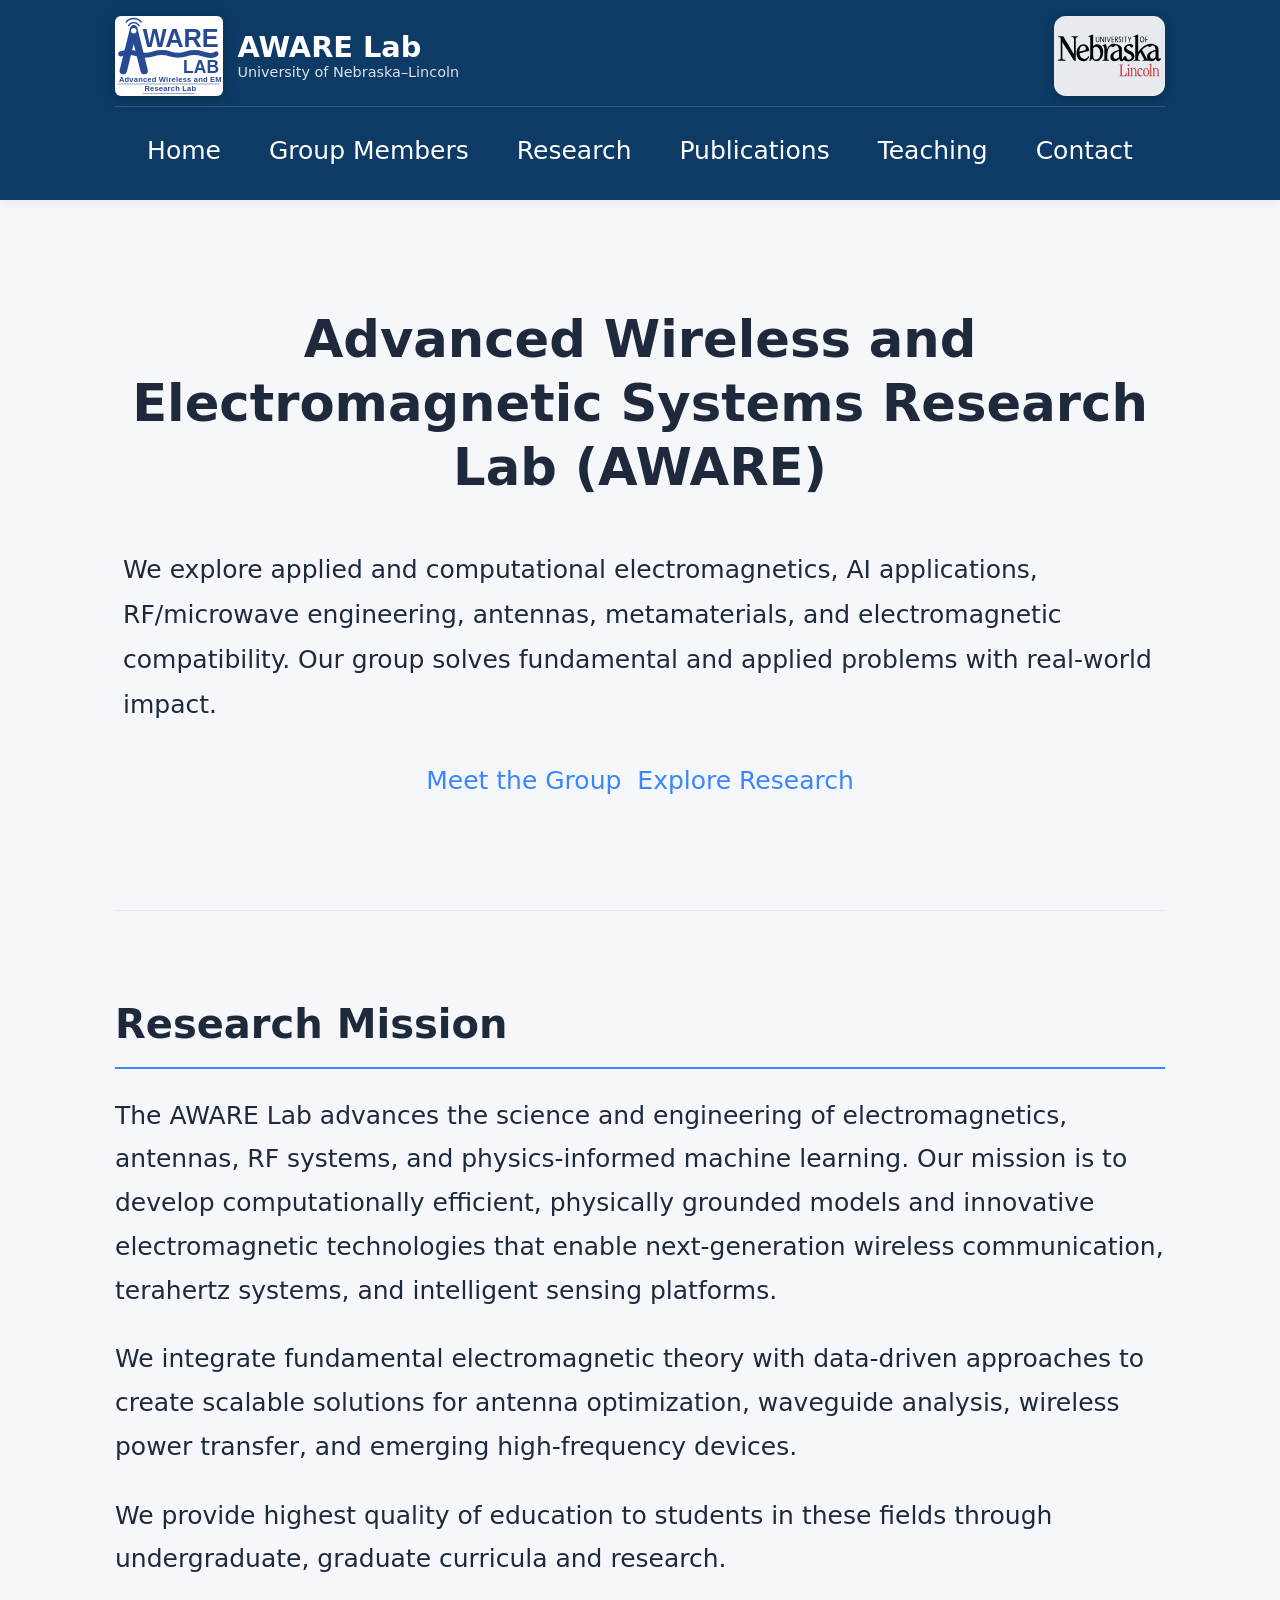
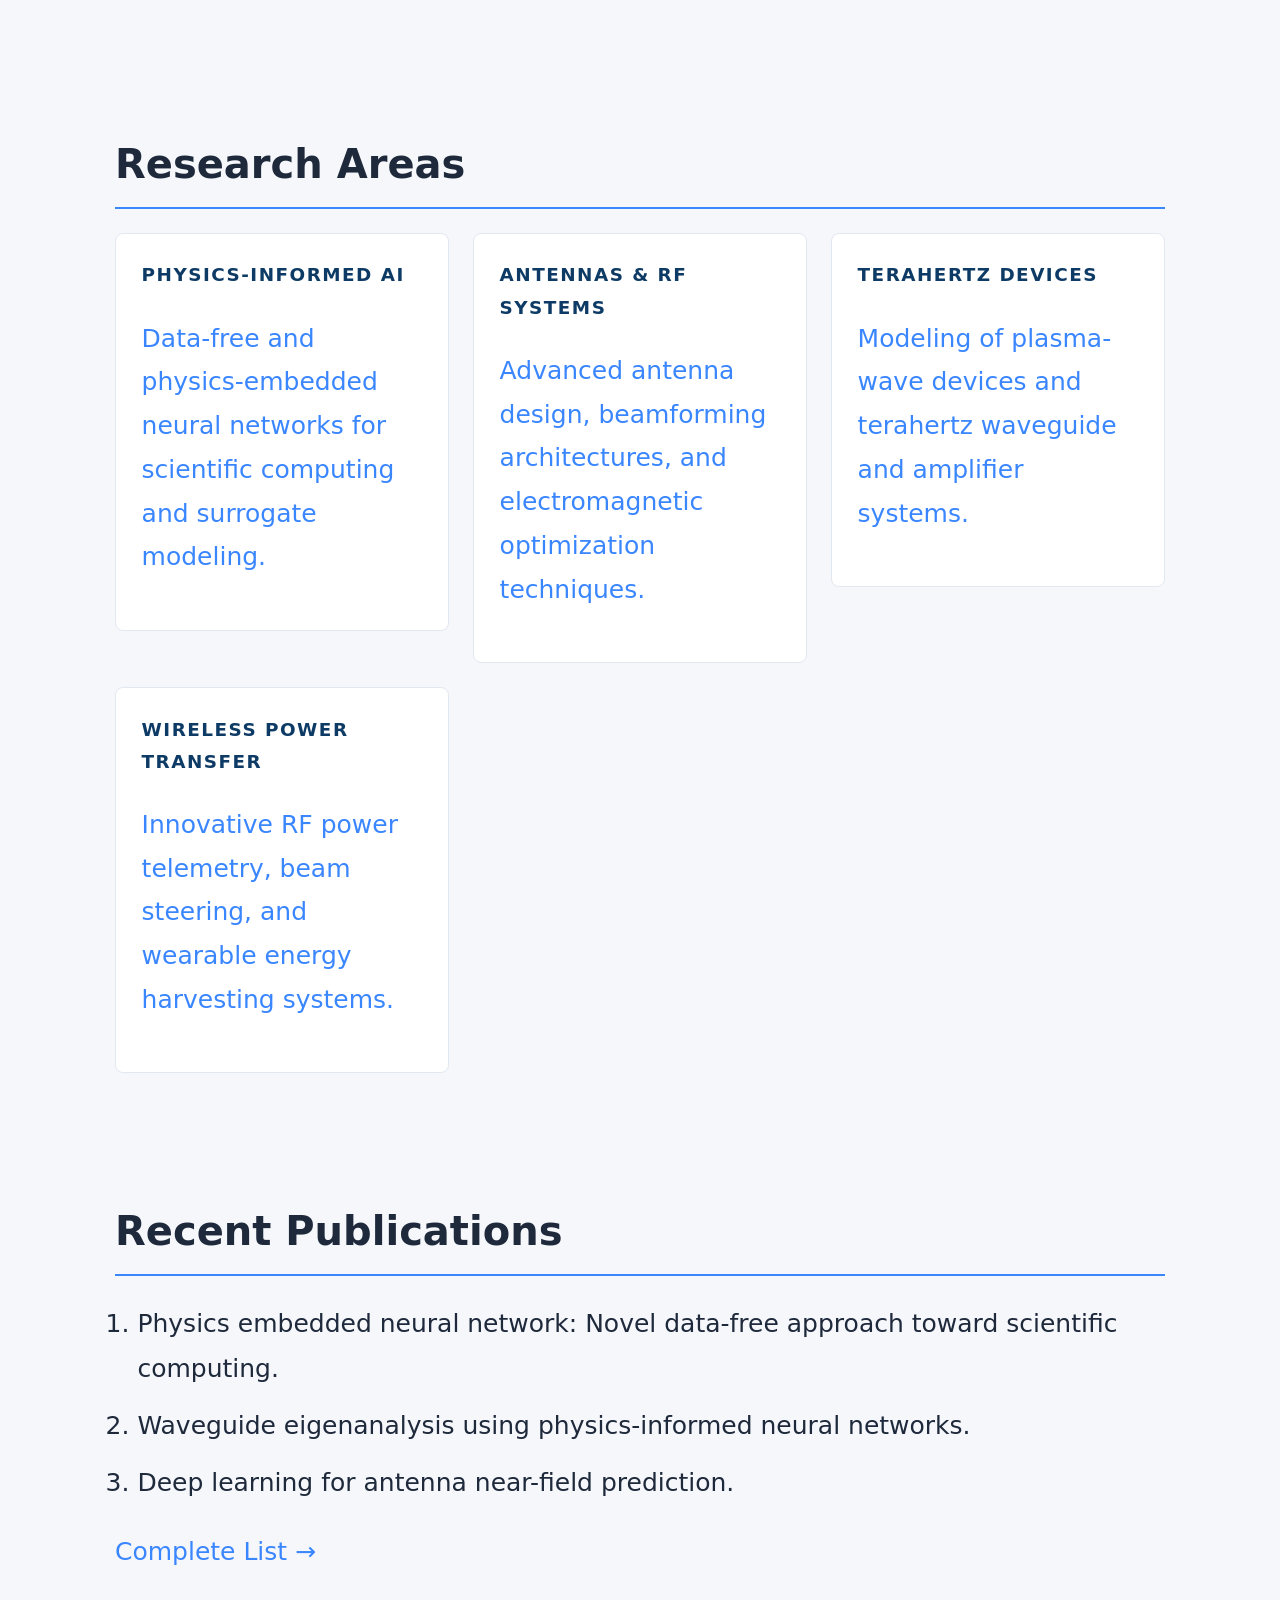
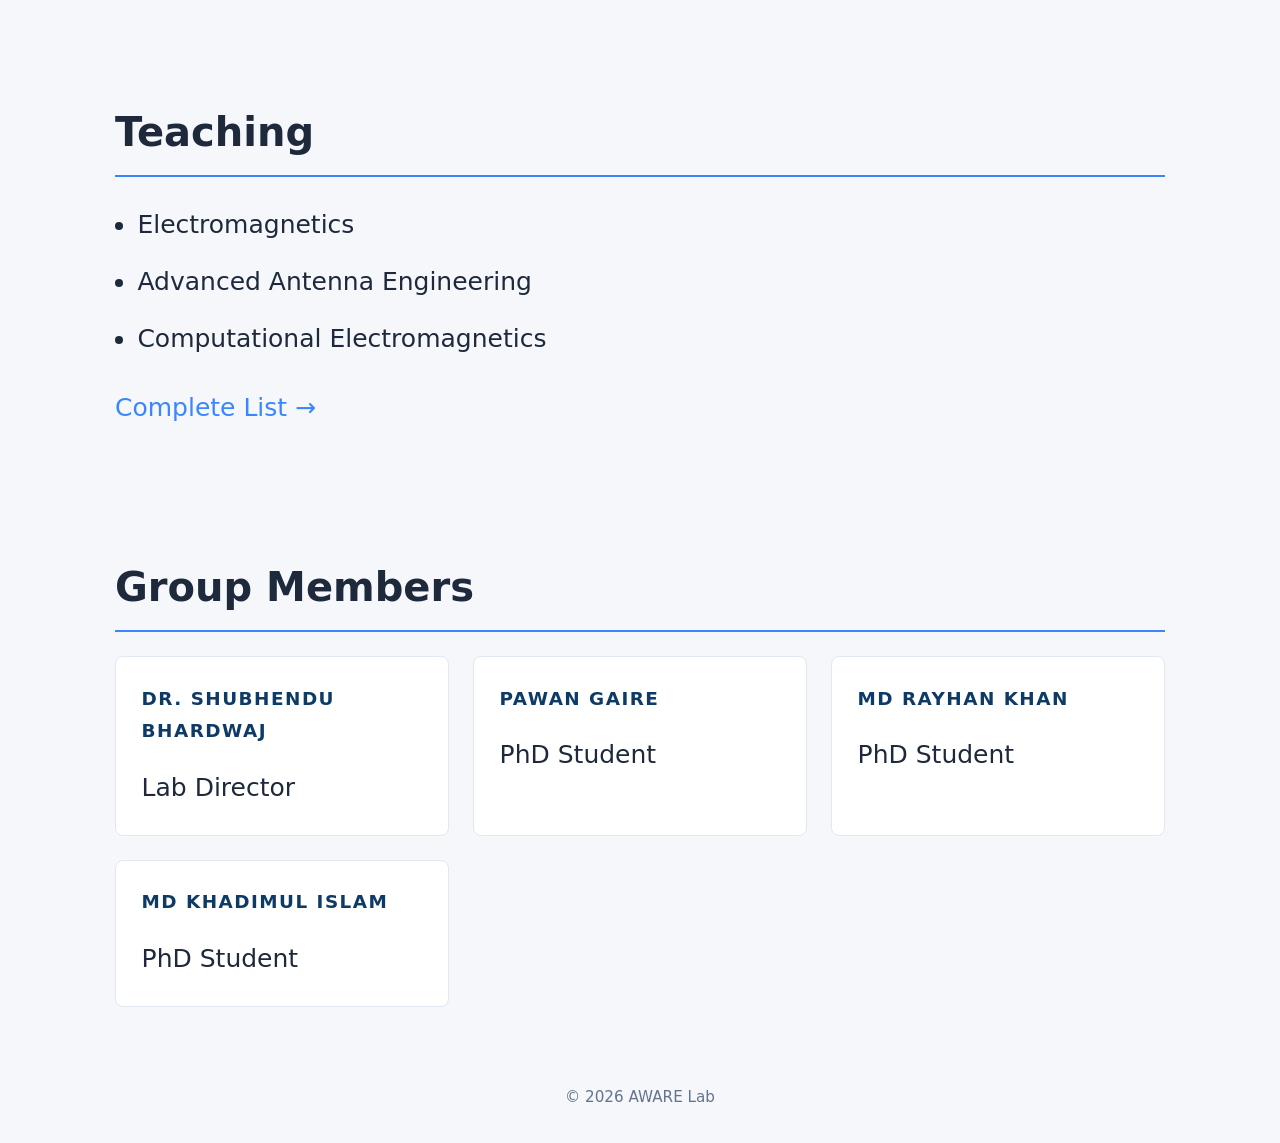
==== commit a02782f3: "Refactor hero section in index.html Updated hero section comments and structure for clarity." ====
--- a/index.html
+++ b/index.html
@@ -66,51 +66,48 @@
 
 <main class="container">
 
-  <!-- =====================================
-       HERO SECTION
-       Background image is controlled by CSS
-       ===================================== -->
-
-  <section id="home" class="hero">
-
-    <!-- HERO TITLE -->
+ <!-- ==========================================
+     HERO SECTION
+     Full-width background image with centered text
+     ========================================== -->
+
+<section id="home"
+         class="hero"
+         style="--hero-image: url('assets/NN_vortex.png')">
+
+  <div class="hero-content">
+
+    <!-- FULL-WIDTH HERO TITLE -->
     <h1 class="hero-title">
       Advanced Wireless and Electromagnetic
       Systems Research Lab (AWARE)
     </h1>
 
-    <!-- HERO CONTENT -->
-    <div class="hero-layout">
-
-      <!-- CENTERED TEXT -->
-      <div class="hero-text">
-
-        <p>
-          We explore applied and computational electromagnetics,
-          AI applications, RF/microwave engineering,
-          antennas, metamaterials, and electromagnetic
-          compatibility. Our group solves fundamental
-          and applied problems with real-world impact.
-        </p>
-
-        <!-- HERO BUTTONS -->
-        <div class="cta">
-
-          <a class="btn primary" href="#members">
-            Meet the Group
-          </a>
-
-          <a class="btn" href="#research">
-            Explore Research
-          </a>
-
-        </div>
-
-      </div>
-
-    </div>
-
-  </section>
+    <!-- FULL-WIDTH DESCRIPTION -->
+    <p class="hero-description">
+      We explore applied and computational electromagnetics,
+      AI applications, RF/microwave engineering, antennas,
+      metamaterials, and electromagnetic compatibility.
+      Our group solves fundamental and applied problems
+      with real-world impact.
+    </p>
+
+    <!-- CENTERED BUTTONS -->
+    <div class="cta">
+
+      <a class="btn primary" href="#members">
+        Meet the Group
+      </a>
+
+      <a class="btn" href="#research">
+        Explore Research
+      </a>
+
+    </div>
+
+  </div>
+
+</section>
 
   <!-- KEEP YOUR OTHER WEBSITE SECTIONS BELOW -->
   
